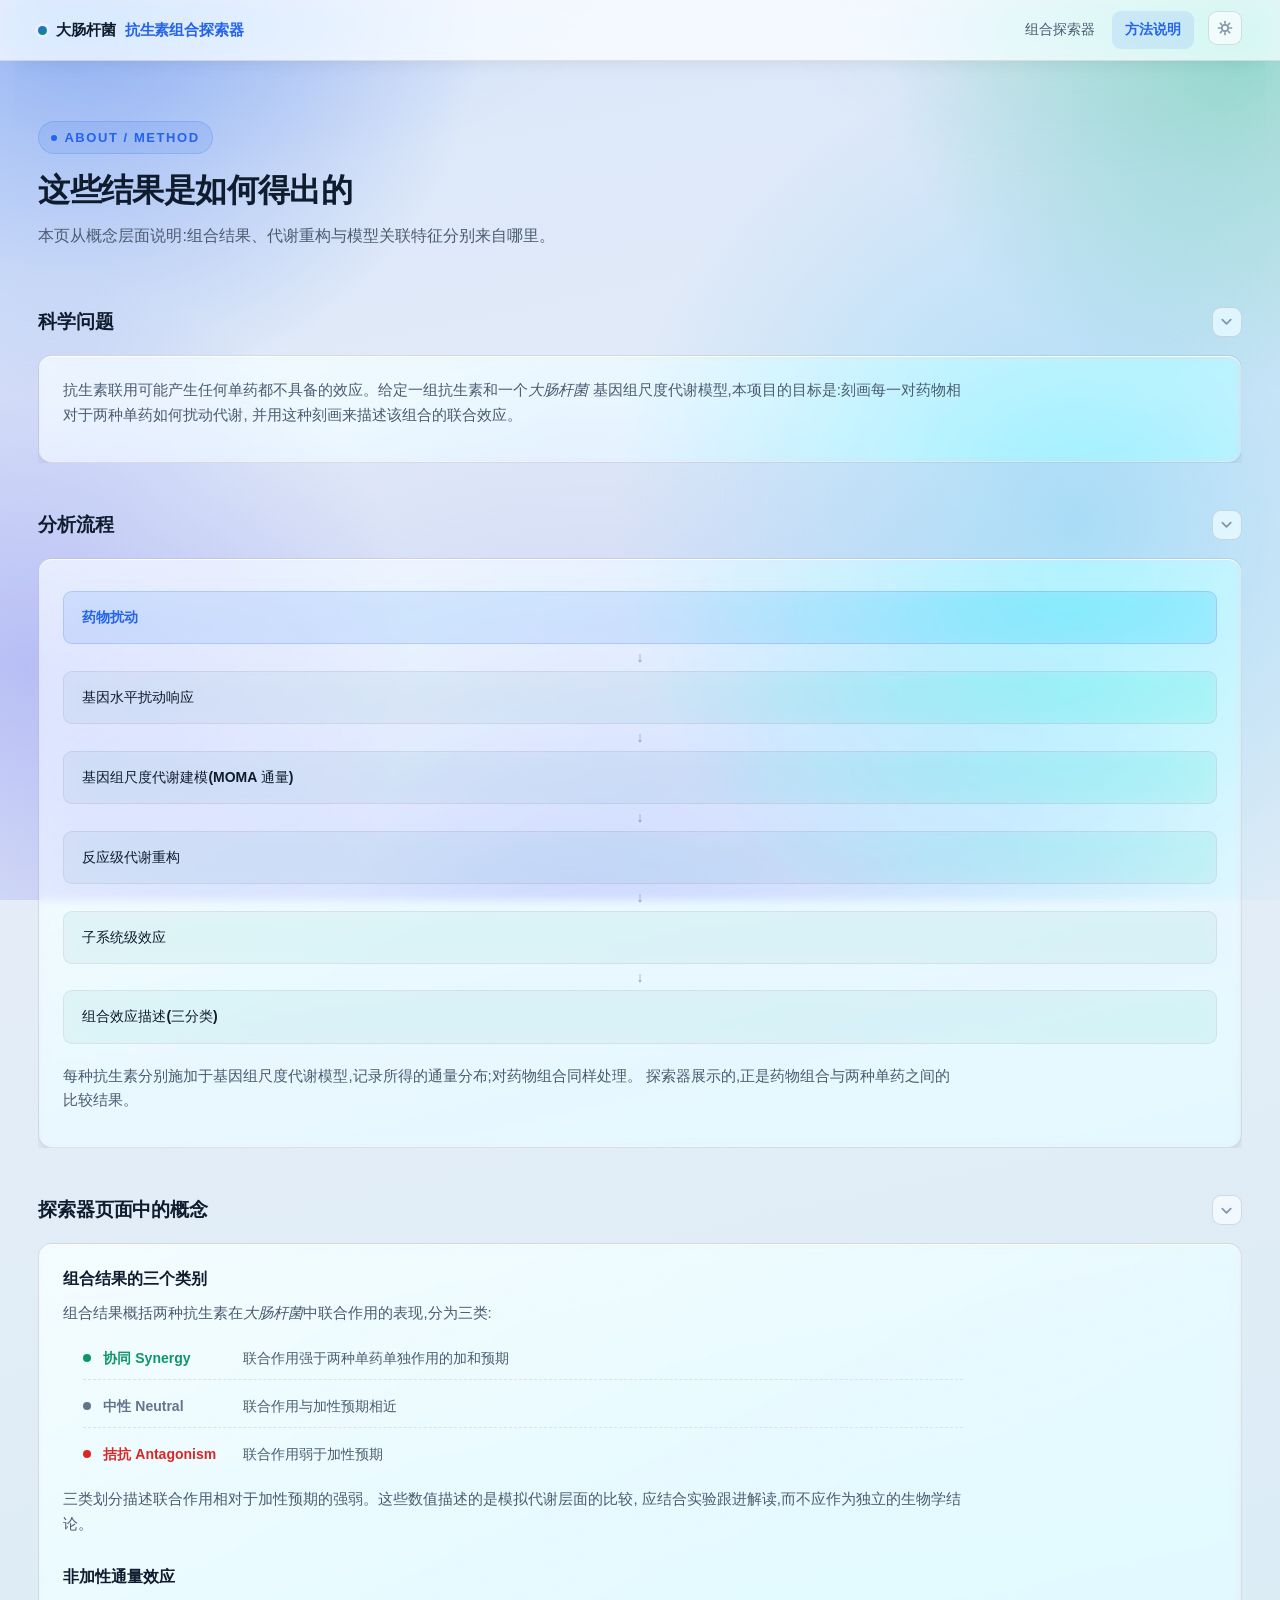
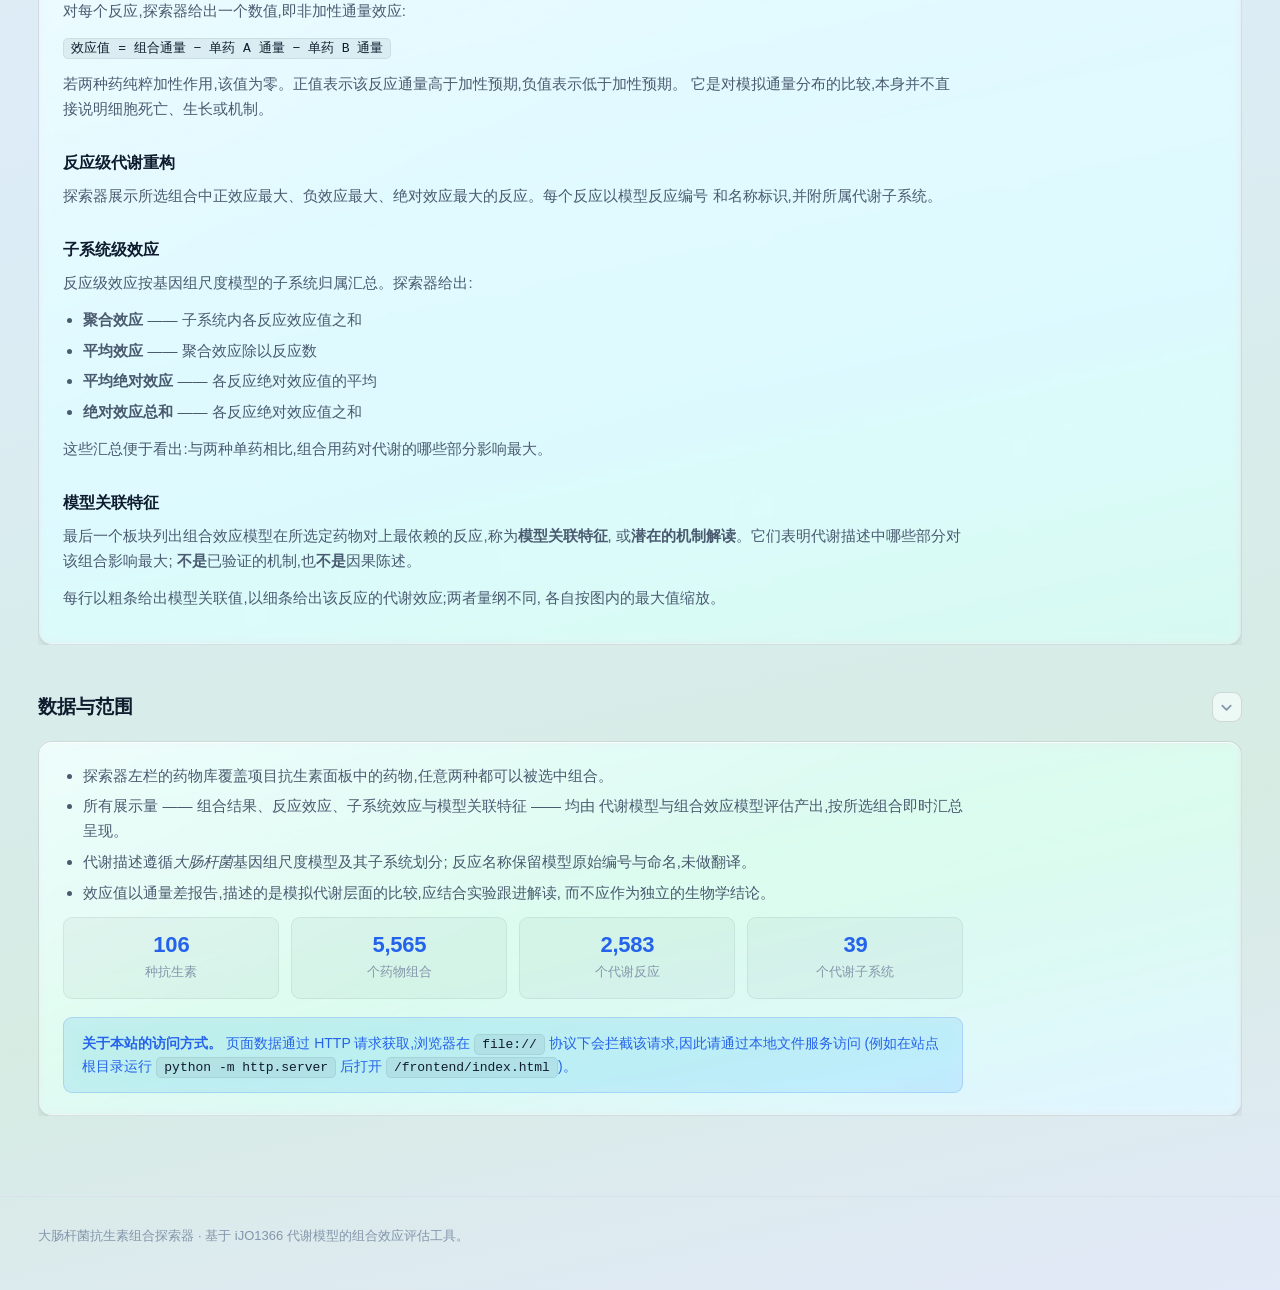
==== about.html @ 9e70644c "Initial commit: ACE web platform (Chinese UI, 8-step evaluation overlay)" ====
<!DOCTYPE html>
<html lang="zh-CN">
<head>
<meta charset="utf-8">
<meta name="viewport" content="width=device-width, initial-scale=1">
<title>方法说明 — 大肠杆菌抗生素组合探索器</title>
<link rel="stylesheet" href="css/style.css?v=54">
<script src="js/theme.js?v=54"></script>
<script src="js/grid.js?v=54" defer></script>
<script src="js/collapse.js?v=54" defer></script>
</head>
<body>

<canvas id="bg-grid" aria-hidden="true"></canvas>

<nav class="nav">
  <div class="nav-inner wrap-read">
    <a class="brand" href="index.html">大肠杆菌 <span>抗生素组合探索器</span></a>
    <div class="nav-links">
      <a href="index.html">组合探索器</a>
      <a href="about.html" class="active">方法说明</a>
      <button id="theme-toggle" class="theme-toggle" type="button" aria-label="切换亮/暗主题" title="切换亮/暗主题">
        <svg class="icon-sun" viewBox="0 0 16 16" fill="none" stroke="currentColor" stroke-width="1.7" stroke-linecap="round" stroke-linejoin="round" aria-hidden="true" focusable="false"><circle cx="8" cy="8" r="3.2"/><path d="M8 1.5v1.6M8 12.9v1.6M1.5 8h1.6M12.9 8h1.6M3.4 3.4l1.1 1.1M11.5 11.5l1.1 1.1M12.6 3.4l-1.1 1.1M4.5 11.5l-1.1 1.1"/></svg>
        <svg class="icon-moon" viewBox="0 0 16 16" fill="none" stroke="currentColor" stroke-width="1.7" stroke-linecap="round" stroke-linejoin="round" aria-hidden="true" focusable="false"><path d="M13.5 9.5A5.8 5.8 0 0 1 6.5 2.5a5.8 5.8 0 1 0 7 7z"/></svg>
      </button>
    </div>
  </div>
</nav>

<main class="wrap wrap-read">

  <header class="hero">
    <span class="eyebrow">ABOUT / METHOD</span>
    <h1>这些结果是如何得出的</h1>
    <p>本页从概念层面说明:组合结果、代谢重构与模型关联特征分别来自哪里。</p>
  </header>

  <section class="section" id="about-science" data-collapse>
    <div class="section-head"><h2>科学问题</h2></div>
    <div class="card" style="padding:22px 24px">
      <div class="prose">
        <p>抗生素联用可能产生任何单药都不具备的效应。给定一组抗生素和一个<i>大肠杆菌</i>
           基因组尺度代谢模型,本项目的目标是:刻画每一对药物相对于两种单药如何扰动代谢,
           并用这种刻画来描述该组合的联合效应。</p>
      </div>
    </div>
  </section>

  <section class="section" id="about-flow" data-collapse>
    <div class="section-head"><h2>分析流程</h2></div>
    <div class="card" style="padding:22px 24px">
      <div class="flow">
        <div class="flow-step">药物扰动</div>
        <div class="flow-arrow">↓</div>
        <div class="flow-step">基因水平扰动响应</div>
        <div class="flow-arrow">↓</div>
        <div class="flow-step">基因组尺度代谢建模(MOMA 通量)</div>
        <div class="flow-arrow">↓</div>
        <div class="flow-step">反应级代谢重构</div>
        <div class="flow-arrow">↓</div>
        <div class="flow-step">子系统级效应</div>
        <div class="flow-arrow">↓</div>
        <div class="flow-step">组合效应描述(三分类)</div>
      </div>
      <div class="prose" style="margin-top:20px">
        <p>每种抗生素分别施加于基因组尺度代谢模型,记录所得的通量分布;对药物组合同样处理。
           探索器展示的,正是药物组合与两种单药之间的比较结果。</p>
      </div>
    </div>
  </section>

  <section class="section" id="about-concepts" data-collapse>
    <div class="section-head"><h2>探索器页面中的概念</h2></div>
    <div class="card" style="padding:22px 24px">
      <div class="prose">

        <h3>组合结果的三个类别</h3>
        <p>组合结果概括两种抗生素在<i>大肠杆菌</i>中联合作用的表现,分为三类:</p>
        <ul class="class-list">
          <li class="r-Synergy"><b>协同 Synergy</b><span>联合作用强于两种单药单独作用的加和预期</span></li>
          <li class="r-Neutral"><b>中性 Neutral</b><span>联合作用与加性预期相近</span></li>
          <li class="r-Antagonism"><b>拮抗 Antagonism</b><span>联合作用弱于加性预期</span></li>
        </ul>
        <p>三类划分描述联合作用相对于加性预期的强弱。这些数值描述的是模拟代谢层面的比较,
           应结合实验跟进解读,而不应作为独立的生物学结论。</p>

        <h3>非加性通量效应</h3>
        <p>对每个反应,探索器给出一个数值,即非加性通量效应:</p>
        <p><code>效应值 = 组合通量 − 单药 A 通量 − 单药 B 通量</code></p>
        <p>若两种药纯粹加性作用,该值为零。正值表示该反应通量高于加性预期,负值表示低于加性预期。
           它是对模拟通量分布的比较,本身并不直接说明细胞死亡、生长或机制。</p>

        <h3>反应级代谢重构</h3>
        <p>探索器展示所选组合中正效应最大、负效应最大、绝对效应最大的反应。每个反应以模型反应编号
           和名称标识,并附所属代谢子系统。</p>

        <h3>子系统级效应</h3>
        <p>反应级效应按基因组尺度模型的子系统归属汇总。探索器给出:</p>
        <ul>
          <li><b>聚合效应</b> —— 子系统内各反应效应值之和</li>
          <li><b>平均效应</b> —— 聚合效应除以反应数</li>
          <li><b>平均绝对效应</b> —— 各反应绝对效应值的平均</li>
          <li><b>绝对效应总和</b> —— 各反应绝对效应值之和</li>
        </ul>
        <p>这些汇总便于看出:与两种单药相比,组合用药对代谢的哪些部分影响最大。</p>

        <h3>模型关联特征</h3>
        <p>最后一个板块列出组合效应模型在所选定药物对上最依赖的反应,称为<b>模型关联特征</b>,
           或<b>潜在的机制解读</b>。它们表明代谢描述中哪些部分对该组合影响最大;
           <b>不是</b>已验证的机制,也<b>不是</b>因果陈述。</p>
        <p>每行以粗条给出模型关联值,以细条给出该反应的代谢效应;两者量纲不同,
           各自按图内的最大值缩放。</p>

      </div>
    </div>
  </section>

  <section class="section" id="about-scope" data-collapse>
    <div class="section-head"><h2>数据与范围</h2></div>
    <div class="card" style="padding:22px 24px">
      <div class="prose">
        <ul>
          <li>探索器左栏的药物库覆盖项目抗生素面板中的药物,任意两种都可以被选中组合。</li>
          <li>所有展示量 —— 组合结果、反应效应、子系统效应与模型关联特征 —— 均由
              代谢模型与组合效应模型评估产出,按所选组合即时汇总呈现。</li>
          <li>代谢描述遵循<i>大肠杆菌</i>基因组尺度模型及其子系统划分;
              反应名称保留模型原始编号与命名,未做翻译。</li>
          <li>效应值以通量差报告,描述的是模拟代谢层面的比较,应结合实验跟进解读,
              而不应作为独立的生物学结论。</li>
        </ul>
        <div class="stat-strip">
          <div class="stat"><b>106</b><span>种抗生素</span></div>
          <div class="stat"><b>5,565</b><span>个药物组合</span></div>
          <div class="stat"><b>2,583</b><span>个代谢反应</span></div>
          <div class="stat"><b>39</b><span>个代谢子系统</span></div>
        </div>
        <div class="note" style="margin-top:18px">
          <b>关于本站的访问方式。</b> 页面数据通过 HTTP 请求获取,浏览器在 <code>file://</code>
          协议下会拦截该请求,因此请通过本地文件服务访问
          (例如在站点根目录运行 <code>python -m http.server</code> 后打开
          <code>/frontend/index.html</code>)。
        </div>
      </div>
    </div>
  </section>

</main>

<footer>
  <div class="wrap">
    大肠杆菌抗生素组合探索器 · 基于 iJO1366 代谢模型的组合效应评估工具。
  </div>
</footer>

<script src="js/data.js?v=54"></script>
<script>
// keep the nav badge / manifest info available if needed later, without adding UI clutter
document.addEventListener('DOMContentLoaded', () => {});
</script>
</body>
</html>
---- css/style.css ----
/* ============================================================
   大肠杆菌抗生素组合探索器 · 中文版
   Scientific + Modern + Clean + Interactive
   纯静态,零依赖(无 CDN、无图表库);支持浅色/深色双主题
   ============================================================ */

:root {
  --sans: -apple-system, BlinkMacSystemFont, "Segoe UI", "PingFang SC",
          "HarmonyOS Sans SC", "MiSans", "Hiragino Sans GB", "Microsoft YaHei",
          "Noto Sans CJK SC", sans-serif;
  --mono: ui-monospace, SFMono-Regular, "SF Mono", Menlo, Consolas, monospace;

  --bg:            #f4f7fb;
  --bg-glow-1:     rgba(37, 99, 235, .07);
  --bg-glow-2:     rgba(16, 185, 129, .06);
  --surface:       #ffffff;
  --surface-2:     #eef3f9;
  --surface-3:     #e6edf6;
  --border:        #d9e2ec;
  --border-strong: #c3d0e0;

  --text:          #0f1c2e;
  --text-2:        #4a5b70;
  --text-3:        #8496ab;

  --accent:        #2563eb;
  --accent-strong: #1d4fd7;
  --accent-soft:   #e8efff;
  --accent-ring:   rgba(37, 99, 235, .18);
  --on-accent:     #ffffff;

  --synergy:       #0d9668;
  --synergy-deep:  #065f46;
  --synergy-soft:  #dcf5e9;
  --neutral:       #64748b;
  --neutral-deep:  #334155;
  --neutral-soft:  #edf1f6;
  --antagonism:    #dc2626;
  --antagonism-deep:#991b1b;
  --antagonism-soft:#fdeaea;

  --inc:           #e11d48;
  --dec:           #2563eb;

  --radius:        14px;
  --radius-sm:     9px;
  --shadow:        0 1px 2px rgba(15, 28, 46, .05), 0 4px 14px rgba(15, 28, 46, .06);
  --shadow-lg:     0 4px 12px rgba(15, 28, 46, .08), 0 14px 40px rgba(15, 28, 46, .12);
  --nav-bg:        rgba(255, 255, 255, .72);
  --grid-line:     rgba(15, 28, 46, .045);
  --grid-dot-alpha: 0.45;   /* 39 轮:背景点阵静止点不透明度升为主题令牌 ——
                               浅色保持 37 轮定值 0.45,暗色两块同步给 0.34
                               (用户"暗色背景再暗一点,点也可以暗一点")。
                               grid.js 的 readColors 读此令牌覆写 CFG.dotAlpha */

  /* ---- 毛玻璃面板体系 ----
     面板 = 半透明渐变底 + 独立伪层的背景模糊 + 发丝边 + 内高光。
     模糊不能放在面板本体:backdrop-filter 会让元素成为 fixed 后代的
     包含块,下拉框(position:fixed + JS 视口坐标)会整体错位。 */
  --glass-tint-1:  rgba(255, 255, 255, .36);
  --glass-tint-2:  rgba(255, 255, 255, .14);
  --glass-sheen:   linear-gradient(150deg, rgba(255, 255, 255, .40), rgba(255, 255, 255, 0) 46%);
  --glass-border:  rgba(15, 28, 46, .10);
  --glass-edge:    inset 0 1px 0 rgba(255, 255, 255, .90), inset 0 -1px 0 rgba(255, 255, 255, .26);
  --glass-shadow:  0 1px 2px rgba(15, 28, 46, .05),
                   0 12px 28px -10px rgba(15, 28, 46, .14),
                   0 32px 64px -32px rgba(15, 28, 46, .18);
  --glass-shadow-hover: 0 2px 4px rgba(15, 28, 46, .06),
                   0 18px 40px -12px rgba(15, 28, 46, .18),
                   0 40px 76px -32px rgba(15, 28, 46, .22);
  --glass-blur:    saturate(190%) blur(4px) brightness(1.04);
  /* 控件/内嵌块的折射:比面板 blur 略大(6px),层次上是"面板柔、控件利" */
  --ctl-blur:      saturate(165%) blur(6px);
  --glass-inset:   rgba(15, 28, 46, .035);
  --glass-inset-border: rgba(15, 28, 46, .07);
  --field-bg:      rgba(255, 255, 255, .62);
  /* 浮层(下拉框/菜单)比面板更实:列表文字密集,底下透出页面文字会读不清 */
  --panel-solid-1: rgba(255, 255, 255, .88);
  --panel-solid-2: rgba(250, 253, 255, .76);
  --field-border:  rgba(15, 28, 46, .14);
  /* 玻璃面板内部的半透明层:悬停、轨道、小徽标都用它,避免不透明块突兀地贴上去 */
  --row-hover:     rgba(15, 28, 46, .045);
  --accent-wash:   rgba(37, 99, 235, .10);
  --track:         rgba(15, 28, 46, .06);
  /* 左栏药物列表的行:底色与输入框同款(--field-bg + --ctl-blur,第三十轮统一),
     hover / selected 在此基础上逐档加强 */
  --row-bg-hover:  linear-gradient(180deg, rgba(255, 255, 255, .78), rgba(255, 255, 255, .60));
  --row-bg-active: rgba(37, 99, 235, .13);

  /* 环境光:给毛玻璃提供可折射的底色(点在点阵画布之下) */
  --ambient-1:     rgba(37, 99, 235, .40);
  --ambient-2:     rgba(16, 185, 129, .34);
  --ambient-3:     rgba(99, 102, 241, .34);
  --ambient-4:     rgba(56, 189, 248, .34);
}

/* 38 轮:系统暗色块加 html:not([data-theme]) 门控 —— 一旦用户手动切换过
   (html 上出现 data-theme),系统偏好就不再参与,由下方 html[data-theme="dark"]
   接管;显式选"亮色"时本块同样不命中,浅色 :root 生效(选择压过系统)。 */
@media (prefers-color-scheme: dark) {
  html:not([data-theme]) {
    --bg:            #070d1a;
    --bg-glow-1:     rgba(59, 130, 246, .10);
    --bg-glow-2:     rgba(16, 185, 129, .07);
    --surface:       #111a2e;
    --surface-2:     #17233a;
    --surface-3:     #1d2b47;
    --border:        #24344f;
    --border-strong: #31455f;

    --text:          #e8eef8;
    --text-2:        #a7b6cc;
    --text-3:        #6d819d;

    --accent:        #5b9bff;
    --accent-strong: #7aadff;
    --accent-soft:   #16294a;
    --accent-ring:   rgba(91, 155, 255, .25);
    --on-accent:     #0b1220;

    --synergy:       #34d399;
    --synergy-deep:  #a7f3d0;
    --synergy-soft:  #0e2f26;
    --neutral:       #94a3b8;
    --neutral-deep:  #cbd5e1;
    --neutral-soft:  #1a2438;
    --antagonism:    #f87171;
    --antagonism-deep:#fecaca;
    --antagonism-soft:#3a1a1e;

    --inc:           #fb7185;
    --dec:           #60a5fa;

    --shadow:        0 1px 2px rgba(0, 0, 0, .25), 0 4px 14px rgba(0, 0, 0, .22);
    --shadow-lg:     0 4px 12px rgba(0, 0, 0, .3), 0 14px 40px rgba(0, 0, 0, .4);
    --nav-bg:        rgba(7, 13, 26, .76);
    --grid-line:     rgba(148, 163, 184, .07);
    --grid-dot-alpha: 0.34;

    --glass-tint-1:  rgba(24, 35, 58, .46);
    --glass-tint-2:  rgba(13, 21, 37, .26);
    --glass-sheen:   linear-gradient(150deg, rgba(255, 255, 255, .07), rgba(255, 255, 255, 0) 46%);
    --glass-border:  rgba(148, 163, 184, .18);
    --glass-blur:    saturate(160%) blur(5px) brightness(1.10);
    --ctl-blur:      saturate(150%) blur(7px) brightness(1.06);
    --glass-edge:    inset 0 1px 0 rgba(255, 255, 255, .07), inset 0 -1px 0 rgba(0, 0, 0, .25);
    --glass-shadow:  0 1px 2px rgba(0, 0, 0, .35),
                     0 14px 32px -10px rgba(0, 0, 0, .5),
                     0 36px 72px -34px rgba(0, 0, 0, .6);
    --glass-shadow-hover: 0 2px 6px rgba(0, 0, 0, .4),
                     0 20px 44px -12px rgba(0, 0, 0, .55),
                     0 44px 80px -34px rgba(0, 0, 0, .65);
    --glass-inset:   rgba(255, 255, 255, .045);
    --glass-inset-border: rgba(148, 163, 184, .12);
    --field-bg:      rgba(8, 14, 26, .50);
    --panel-solid-1: rgba(20, 31, 51, .92);
    --panel-solid-2: rgba(12, 21, 36, .86);
    --field-border:  rgba(148, 163, 184, .20);
    --row-hover:     rgba(148, 163, 184, .10);
    --accent-wash:   rgba(91, 155, 255, .16);
    --track:         rgba(148, 163, 184, .12);
    --row-bg-hover:  linear-gradient(180deg, rgba(50, 69, 102, .90), rgba(32, 48, 74, .80));
    --row-bg-active: rgba(91, 155, 255, .20);

    --ambient-1:     rgba(59, 130, 246, .22);
    --ambient-2:     rgba(16, 185, 129, .19);
    --ambient-3:     rgba(139, 92, 246, .22);
    --ambient-4:     rgba(56, 189, 248, .19);
  }
}

/* 手动切到暗色(38 轮):令牌与上方门控媒体查询块逐行相同 —— smoke 里有对等
   断言(系统暗无属性 vs data-theme="dark" 的令牌快照必须逐项一致),
   改一块必须同步改另一块。特异性:html[data-theme="dark"] = (0,1,1),
   高于浅色 :root 的 (0,1,0),且源码位置在后,双保险压过浅色令牌。 */
html[data-theme="dark"] {
  --bg:            #070d1a;
  --bg-glow-1:     rgba(59, 130, 246, .10);
  --bg-glow-2:     rgba(16, 185, 129, .07);
  --surface:       #111a2e;
  --surface-2:     #17233a;
  --surface-3:     #1d2b47;
  --border:        #24344f;
  --border-strong: #31455f;

  --text:          #e8eef8;
  --text-2:        #a7b6cc;
  --text-3:        #6d819d;

  --accent:        #5b9bff;
  --accent-strong: #7aadff;
  --accent-soft:   #16294a;
  --accent-ring:   rgba(91, 155, 255, .25);
  --on-accent:     #0b1220;

  --synergy:       #34d399;
  --synergy-deep:  #a7f3d0;
  --synergy-soft:   #0e2f26;
  --neutral:       #94a3b8;
  --neutral-deep:  #cbd5e1;
  --neutral-soft:  #1a2438;
  --antagonism:    #f87171;
  --antagonism-deep:#fecaca;
  --antagonism-soft:#3a1a1e;

  --inc:           #fb7185;
  --dec:           #60a5fa;

  --shadow:        0 1px 2px rgba(0, 0, 0, .25), 0 4px 14px rgba(0, 0, 0, .22);
  --shadow-lg:     0 4px 12px rgba(0, 0, 0, .3), 0 14px 40px rgba(0, 0, 0, .4);
  --nav-bg:        rgba(7, 13, 26, .76);
  --grid-line:     rgba(148, 163, 184, .07);
  --grid-dot-alpha: 0.34;

  --glass-tint-1:  rgba(24, 35, 58, .46);
  --glass-tint-2:  rgba(13, 21, 37, .26);
  --glass-sheen:   linear-gradient(150deg, rgba(255, 255, 255, .07), rgba(255, 255, 255, 0) 46%);
  --glass-border:  rgba(148, 163, 184, .18);
  --glass-blur:    saturate(160%) blur(5px) brightness(1.10);
  --ctl-blur:      saturate(150%) blur(7px) brightness(1.06);
  --glass-edge:    inset 0 1px 0 rgba(255, 255, 255, .07), inset 0 -1px 0 rgba(0, 0, 0, .25);
  --glass-shadow:  0 1px 2px rgba(0, 0, 0, .35),
                     0 14px 32px -10px rgba(0, 0, 0, .5),
                     0 36px 72px -34px rgba(0, 0, 0, .6);
  --glass-shadow-hover: 0 2px 6px rgba(0, 0, 0, .4),
                     0 20px 44px -12px rgba(0, 0, 0, .55),
                     0 44px 80px -34px rgba(0, 0, 0, .65);
  --glass-inset:   rgba(255, 255, 255, .045);
  --glass-inset-border: rgba(148, 163, 184, .12);
  --field-bg:      rgba(8, 14, 26, .50);
  --panel-solid-1: rgba(20, 31, 51, .92);
  --panel-solid-2: rgba(12, 21, 36, .86);
  --field-border:  rgba(148, 163, 184, .20);
  --row-hover:     rgba(148, 163, 184, .10);
  --accent-wash:   rgba(91, 155, 255, .16);
  --track:         rgba(148, 163, 184, .12);
  --row-bg-hover:  linear-gradient(180deg, rgba(50, 69, 102, .90), rgba(32, 48, 74, .80));
  --row-bg-active: rgba(91, 155, 255, .20);

  --ambient-1:     rgba(59, 130, 246, .22);
  --ambient-2:     rgba(16, 185, 129, .19);
  --ambient-3:     rgba(139, 92, 246, .22);
  --ambient-4:     rgba(56, 189, 248, .19);
}

* { box-sizing: border-box; }

html { scroll-behavior: smooth; }

/* 页面底色放到 html:#bg-grid(z-index:-1)才能衬在内容与底色之间。
   不能用纯色:纯色底上任何半透明面板都等于实心白纸。这里给一层覆盖整篇
   文档的极淡对角色温渐变,保证滚到任何区段、光斑之间也有色可透。 */
html {
  background:
    linear-gradient(168deg, #dae6fa 0%, #e5edf7 26%, #dcecf6 58%, #d6ece3 84%, #e2e9f8 100%);
  background-color: var(--bg);
}
/* 深色底同样需要色温变化,纯色会把面板压成死板的深灰块。
   必须写在浅色 html 规则之后:媒体查询不提升特异性,先出现会被后面的覆盖。
   38 轮:内层选择器同样加 :not([data-theme]) 门控,手动切换后让位给下方规则。
   39 轮:渐变整体再下调一档(#070e1c/#05090f/#060d18/#040e10),配合 --bg
   #0b1220 → #070d1a(用户"暗色背景再暗一点,再深邃一点")。 */
@media (prefers-color-scheme: dark) {
  html:not([data-theme]) {
    background:
      linear-gradient(168deg, #070e1c 0%, #05090f 30%, #060d18 66%, #040e10 100%);
    background-color: var(--bg);
  }
}
/* 手动暗色的 html 底色:与上方门控规则逐行相同(smoke 对等断言)。
   39 轮:渐变四档与媒体块同步下调(漏改这里 smoke 的 bgok 会立刻红)。 */
html[data-theme="dark"] {
  background:
    linear-gradient(168deg, #070e1c 0%, #05090f 30%, #060d18 66%, #040e10 100%);
  background-color: var(--bg);
}

body {
  margin: 0;
  color: var(--text);
  font-family: var(--sans);
  font-size: 15px;
  line-height: 1.65;
  -webkit-font-smoothing: antialiased;
  text-rendering: optimizeLegibility;
}

/* ================= 字号阶梯(第三十四轮) =================
   用户反馈"字号统一一些,有些文字太小了"。此前全文 90 处 font-size 散落
   20 个值(9/11/11.5/12/12.5/13/13.5/14/14.5/15/15.5 …),同级文字在不同
   板块相差 1-2px,观感不齐。现归并为四级(展示级标题不动):
     15 正文   body / 分区标题(rail h2)/ brand
     14 次正文 说明段 / 导航 / 主按钮 / 输入框 / 表格 / 下拉项
     13 辅助   副标题 / 提示 / 图例 / 脚注 / 药库行文字 / 等宽数值
     12 微标   大写徽章 / 筛选片 / 表头 / 等宽标识符 / 计数片
   展示级(16/18/19/22/26/32/38/52)是标题层级,不在此列。
   雷达标签不在此列:第三十三轮起按显示宽度反算,屏幕字号恒为 ~14px。
   smoke 断言:可见文字的计算字号 ∈ 该集合,且最小 ≥ 12px。 */

/* 环境光:几片固定的彩色光斑铺在点阵画布之下。
   光斑必须够大够浓才「透得过来」——玻璃要让人看见模糊后的色块,否则
   近白底 + 白色面板叠出来与实心无异。fixed 定位使滚动时色斑相对面板
   移动,面板边缘内外色差连续,毛玻璃的折射感才成立。 */
body::before {
  content: ""; position: fixed; inset: 0; z-index: -2;
  pointer-events: none;
  background:
    radial-gradient(circle 580px at 6% 0%, var(--ambient-1), transparent 70%),
    radial-gradient(circle 500px at 97% 5%, var(--ambient-2), transparent 70%),
    radial-gradient(circle 640px at 84% 58%, var(--ambient-4), transparent 72%),
    radial-gradient(circle 540px at 2% 74%, var(--ambient-3), transparent 72%),
    radial-gradient(circle 900px at 46% 118%, var(--ambient-3), transparent 76%);
}

::selection { background: var(--accent-ring); }

/* 内容区随视口放宽:1440 视口两侧约 43px,1920 视口两侧约 58px,2560 居中 2400px。
   原固定 1120px 在大屏上两侧各空 400px,双栏之后左栏只剩 348px,明显偏挤;
   此后连续三轮放宽(1680 → 1920 → 2400),每次都是"还能再宽一点"。 */
.wrap {
  max-width: 2400px; margin: 0 auto;
  padding: 0 clamp(28px, 3vw, 84px);
}

/* 方法说明是阅读页,不跟着工作台一起放宽:正文行宽 860px 已是舒适上限,
   卡片若满宽 1680,文字会挤在左侧、右侧空一大片。导航条同理收窄,
   与正文左缘对齐(特异性要压过 .nav-inner 的 max-width)。 */
.wrap-read { max-width: 1500px; }
.nav-inner.wrap-read { max-width: 1500px; }

/* ---------------- 双栏工作台 ----------------
   左 1/3 = 选药 + 药物库(原独立页签并入),右 2/3 = 结果。
   左栏 sticky 并占满视口高度,下半的药物库自己滚动 —— 右栏结果再长,
   选药与搜索也始终在手边。 */
.app-shell {
  display: grid;
  grid-template-columns: minmax(300px, 1fr) minmax(0, 2fr);
  gap: 38px;
  align-items: start;
}
.rail {
  position: sticky; top: 76px;
  display: flex; flex-direction: column;
  height: calc(100vh - 96px);
  min-height: 460px;
}
.results { min-width: 0; display: flex; flex-direction: column; }
/* 结果列的第一个板块与右栏顶齐平,不额外下压 */
.results > .section:first-of-type { margin-top: 2px; }


/* ---------------- 顶部导航 ---------------- */
.nav {
  position: sticky; top: 0; z-index: 50;
  background: var(--nav-bg);
  backdrop-filter: saturate(180%) blur(10px);
  -webkit-backdrop-filter: saturate(180%) blur(10px);
  border-bottom: 1px solid var(--glass-border);
  box-shadow: 0 8px 28px -22px rgba(15, 28, 46, .35);
}
.nav-inner {
  max-width: 2400px; margin: 0 auto; padding: 0 clamp(28px, 3vw, 84px);
  height: 60px; display: flex; align-items: center; gap: 32px;
}
.brand {
  font-weight: 700; font-size: 15px; letter-spacing: -.01em;
  color: var(--text); text-decoration: none; white-space: nowrap;
  display: inline-flex; align-items: center; gap: 9px;
}
.brand::before {
  content: ""; width: 9px; height: 9px; border-radius: 50%;
  background: linear-gradient(135deg, var(--accent), var(--synergy));
  box-shadow: 0 0 0 3px var(--accent-soft);
}
.brand span { color: var(--accent); }
.nav-links { display: flex; gap: 4px; margin-left: auto; }
.nav-links a {
  color: var(--text-2); text-decoration: none; font-size: 14px;
  padding: 7px 13px; border-radius: var(--radius-sm);
  transition: color .15s, background .15s;
}
.nav-links a:hover { background: var(--row-hover); color: var(--text); }
.nav-links a.active { background: var(--accent-wash); color: var(--accent); font-weight: 600; }

/* ---------------- 亮/暗主题开关(38 轮) ---------------- */
/* 放在 .nav-links 末尾即导航条最右。规格对齐 .collapse-btn:
   图标按钮、field 底、hover 变 accent、focus-visible 描边;
   同样显式继承字号/字体,压掉 Chrome 给 button 的 13.3333px UA 默认值。 */
.theme-toggle {
  margin-left: 10px; width: 34px; height: 34px;
  display: inline-flex; align-items: center; justify-content: center;
  border: 1px solid var(--field-border); border-radius: var(--radius-sm);
  background: var(--field-bg); color: var(--text-3); cursor: pointer;
  transition: color .15s, border-color .15s, background-color .15s;
  font-size: inherit; font-family: inherit;
}
.theme-toggle:hover { color: var(--accent); border-color: var(--accent); background: var(--accent-wash); }
.theme-toggle:focus-visible { outline: 2px solid var(--accent); outline-offset: 2px; }
.theme-toggle svg { width: 16px; height: 16px; }
/* 图标表示"当前主题":亮色显太阳,暗色显月亮。基础态(显太阳)写在无条件
   规则里,两条暗色来源分别覆盖 —— ① 系统暗且用户没选过(无 data-theme),
   只能靠媒体查询表达;② 用户手动切暗(html[data-theme="dark"]).
   两条的选择器都是 (0,3,1),稳压基础态的 (0,2,0)。 */
.theme-toggle .icon-moon { display: none; }
@media (prefers-color-scheme: dark) {
  html:not([data-theme]) .theme-toggle .icon-sun { display: none; }
  html:not([data-theme]) .theme-toggle .icon-moon { display: inline; }
}
html[data-theme="dark"] .theme-toggle .icon-sun { display: none; }
html[data-theme="dark"] .theme-toggle .icon-moon { display: inline; }

/* ---------------- 可交互点阵背景 ---------------- */
#bg-grid {
  position: fixed; inset: 0; z-index: -1;
  pointer-events: none; display: block;
}

/* ---------------- 首屏 ---------------- */
.hero { padding: 60px 0 10px; position: relative; }
.hero::before {
  content: ""; position: absolute; inset: -60px -24px 0; z-index: -1;
  background:
    radial-gradient(520px 240px at 18% 0%, var(--bg-glow-1), transparent 70%),
    radial-gradient(420px 220px at 85% 10%, var(--bg-glow-2), transparent 70%);
  -webkit-mask-image: linear-gradient(#000 70%, transparent);
  mask-image: linear-gradient(#000 70%, transparent);
  pointer-events: none;
}
.hero h1 {
  margin: 0 0 12px; font-size: 32px; line-height: 1.28;
  letter-spacing: -.02em; font-weight: 750;
}
.hero h1 i {
  font-style: normal;
  background: linear-gradient(120deg, var(--accent), var(--synergy));
  -webkit-background-clip: text; background-clip: text;
  -webkit-text-fill-color: transparent;
}
.hero p { margin: 0; color: var(--text-2); font-size: 16px; max-width: 720px; }
/* 双栏之后首屏只需交代上下文,不占半屏;
   底部留白 22px:副标题与工作台之间要有一口气,不然贴着左栏标题 */
.hero-compact { padding: 34px 0 22px; }
.hero-compact h1 { font-size: 26px; margin-bottom: 8px; }
.hero-compact p { font-size: 14px; max-width: 900px; }

.eyebrow {
  display: inline-flex; align-items: center; gap: 7px;
  font-size: 13px; font-weight: 600; letter-spacing: .12em;
  color: var(--accent); background: var(--accent-wash);
  padding: 5px 12px; border-radius: 999px; margin-bottom: 16px;
  border: 1px solid var(--accent-ring);
}
.eyebrow::before {
  content: ""; width: 6px; height: 6px; border-radius: 50%;
  background: var(--accent);
}

/* ---------------- 卡片与分区 ---------------- */
/* 毛玻璃面板:半透明渐变底 + 发丝边 + 内高光 + 分层投影。
   背景模糊放在 ::after 独立层上——若直接给 .card 加 backdrop-filter,
   它会成为 fixed 后代的包含块,下拉框(JS 视口坐标)会整体错位。 */
.card {
  position: relative;
  background:
    var(--glass-sheen),
    linear-gradient(165deg, var(--glass-tint-1), var(--glass-tint-2));
  border: 1px solid var(--glass-border);
  border-radius: var(--radius);
  box-shadow: var(--glass-shadow), var(--glass-edge);
  transition: box-shadow .2s, border-color .2s, transform .2s;
}
.card::after {
  content: "";
  position: absolute; inset: 0; z-index: -1;
  border-radius: inherit; pointer-events: none;
  backdrop-filter: var(--glass-blur);
  -webkit-backdrop-filter: var(--glass-blur);
}
/* ================= 玻璃一致性(第二十九轮) =================
   之前的不一致:大面板 .card 有真折射(.card::after blur),而输入框 / 筛选片 /
   页签 / 幽灵按钮 / 内嵌说明块只是半透明纯色 —— 同一页上两种"塑料感"。
   这里给「控件级」与「内嵌面板级」补上同一族 backdrop-filter(--ctl-blur),
   blur 比面板大 2px:面板更柔、控件更利,层次仍在。
   有意不加的一处(是设计决定,不是漏改):
   - 下拉浮层:列表文字密,要更实(--panel-solid-*)。
   (药库 106 行第三十轮前也在此列,用户明确要求"和别处一致"后已补上
   --ctl-blur,见 .drug-list .drug-card。)
   陷阱:backdrop-filter 会让元素成为 fixed 后代的包含块 —— 所以只加在
   没有 fixed 后代的元素上。picker 的 input 安全(下拉框是它的兄弟,不是后代)。 */
.picker input,
.lib-toolbar input,
.cat-chip,
.tabs .tab,
.btn-ghost,
.collapse-btn,
.count-pill,
.re-badge,
.re-doc-sec,
.shap-note,
.detail,
.empty-box,
.tag,
.flow-step,
.note,
.lib-toolbar {
  backdrop-filter: var(--ctl-blur);
  -webkit-backdrop-filter: var(--ctl-blur);
}

/* 不支持背景模糊的浏览器退回不透明面板,布局与层次不变 */
@supports not ((backdrop-filter: blur(1px)) or (-webkit-backdrop-filter: blur(1px))) {
  .card {
    background: var(--surface);
    box-shadow: var(--shadow);
  }
  .card::after { display: none; }
  .dropdown { background: var(--surface); }
  .picker input, .lib-toolbar input, .cat-chip, .tabs .tab, .btn-ghost,
  .collapse-btn, .count-pill, .re-badge, .re-doc-sec, .shap-note, .detail, .empty-box,
  .tag, .flow-step, .note, .lib-toolbar {
    backdrop-filter: none;
    -webkit-backdrop-filter: none;
  }
  /* 药卡行自带更高特异性的模糊规则,回退要同特异性才压得住 */
  .drug-list .drug-card {
    backdrop-filter: none;
    -webkit-backdrop-filter: none;
  }
}
/* 折叠/锚点跳转时留出 sticky 导航的高度,标题不会被压在导航下面 */
.section { margin: 46px 0; scroll-margin-top: 76px; }
.section-head { margin-bottom: 18px; position: relative; padding-right: 36px; }
.section-head h2 {
  margin: 0 0 5px; font-size: 19px; font-weight: 700; letter-spacing: -.01em;
  display: flex; align-items: center;
}
.section-head p { margin: 0; color: var(--text-2); font-size: 14px; }

/* ---------------- 左栏板块(紧凑版分区标题) ---------------- */
/* 第三十三轮:选药区与药物库之间的间隔 16 → 30px(用户反馈"大一些") */
.rail-block { margin: 0 0 30px; flex: none; }
.rail-block .section-head { margin-bottom: 9px; padding-right: 0; }
.rail-block .section-head h2 {
  font-size: 15px; font-weight: 680; margin: 0;
}
.rail-block .section-head p { font-size: 13px; margin-top: 3px; }
.rail-block .step-no {
  width: 21px; height: 21px; border-radius: 7px;
  font-size: 13px; margin-right: 8px;
}


/* ---------------- 折叠 ---------------- */
.collapse-btn {
  position: absolute; top: 1px; right: 0;
  width: 30px; height: 30px; display: inline-flex; align-items: center; justify-content: center;
  border: 1px solid var(--field-border); border-radius: 9px;
  background: var(--field-bg); color: var(--text-3); cursor: pointer;
  transition: color .18s, border-color .18s, background-color .18s, transform .18s;
  /* 表单控件在 Chrome 里有 UA 默认字号(Windows 上 13.3333px),会压过继承,
     按钮内只有 SVG 图标没有文字,但计算值会掉出字号阶梯 —— 显式继承 */
  font-size: inherit; font-family: inherit;
}
.collapse-btn:hover { color: var(--accent); border-color: var(--accent); background: var(--accent-wash); }
.collapse-btn:focus-visible { outline: 2px solid var(--accent); outline-offset: 2px; }
.collapse-btn svg { width: 15px; height: 15px; transition: transform .3s cubic-bezier(.3,.7,.3,1); }
.section.collapsed .collapse-btn svg { transform: rotate(180deg); }
.section.collapsed .section-head { margin-bottom: 0; }
.section-body {
  display: grid; grid-template-rows: 1fr;
  transition: grid-template-rows .35s cubic-bezier(.3,.7,.3,1);
}
.section-body > .body-inner { overflow: hidden; min-height: 0; }
.section.collapsed .section-body { grid-template-rows: 0fr; }
@media (prefers-reduced-motion: reduce) {
  .section-body { transition: none; }
  .collapse-btn svg { transition: none; }
}

/* ---------------- 子系统雷达图 ---------------- */
.subs-layout { display: flex; flex-direction: column; }
.radar-wrap {
  padding: 24px 8px 10px; display: flex; flex-direction: column; align-items: center; gap: 12px;
}
.radar-title { font-size: 14px; font-weight: 660; color: var(--text-2); }
/* 第三十一轮:用户要求"再大一倍"。显示尺寸改为随右栏宽度走、上限 1120px
   (= 原 560 的两倍)。只改显示尺寸 —— viewBox 480 的几何不变,
   smoke 里按 SVG 坐标断言,不受影响。
   27 轮时 600 就把条形图顶出视口,那时右栏才 ~1000px;现在右栏在 1920
   视口下实测 ~1126px,装得下两倍;窄视口 max-width:100% 自动收缩不溢卡。
   代价:大视口下雷达不再与条形图同屏(用户明确要求放大,接受)。 */
.radar { width: 100%; max-width: 1120px; height: auto; animation: pop .4s ease; }
.radar .ring { fill: none; stroke: var(--border); stroke-width: 1; }
.radar .axis { stroke: var(--border); stroke-width: 1; }
.radar .zeroplane { fill: var(--track); stroke: var(--text-3); stroke-width: 1.6; }
.radar .outline { fill: var(--accent); fill-opacity: .07; stroke: var(--accent); stroke-width: 1.4; stroke-dasharray: 4 3; }
.radar .spoke { stroke-width: 2.8; stroke-linecap: round; }
.radar .spoke.pos { stroke: var(--inc); }
.radar .spoke.neg { stroke: var(--dec); }
.radar .dot { stroke: var(--surface); stroke-width: 1.6; }
.radar .dot.pos { fill: var(--inc); }
.radar .dot.neg { fill: var(--dec); }
.radar .lbl { font-size: 13px; fill: var(--text-2); }
.radar .hit { cursor: pointer; }
.radar .hit:hover .lbl { fill: var(--accent); }
.radar-legend { display: flex; gap: 20px; flex-wrap: wrap; justify-content: center; font-size: 13px; color: var(--text-3); }
.radar-legend .lg-item { display: inline-flex; align-items: center; gap: 7px; }
.radar-legend .lg-dot { width: 10px; height: 10px; border-radius: 50%; }
.radar-legend .lg-dot.pos { background: var(--inc); }
.radar-legend .lg-dot.neg { background: var(--dec); }
.radar-legend .lg-oct { width: 16px; height: 16px; flex: none; }
.radar-legend .lg-oct polygon { fill: var(--track); stroke: var(--text-3); stroke-width: 1.3; }
.radar-legend .lg-note { color: var(--text-3); }
.step-no {
  display: inline-flex; align-items: center; justify-content: center;
  width: 24px; height: 24px; border-radius: 8px;
  background: linear-gradient(135deg, var(--accent), var(--accent-strong));
  color: var(--on-accent); font-size: 13px; font-weight: 700;
  margin-right: 10px; box-shadow: 0 2px 6px var(--accent-ring);
  font-variant-numeric: tabular-nums;
}

/* ---------------- 药物选择(左栏) ----------------
   窄栏里两槽纵向排:A 在上、B 在下,标签已经区分,不需要「+」占位。 */
.selector-grid {
  display: flex; flex-direction: column;
  gap: 9px; align-items: stretch; padding: 0;
}
.picker-card {
  padding: 15px; display: flex; flex-direction: column; gap: 11px;
}
.picker-card .picker label { font-size: 13px; margin-bottom: 5px; }
.picker-card .picker input { padding: 9px 12px; font-size: 14px; }
/* 第三十三轮:清除选择移到查询组合左边、同级并列(用户反馈);
   两钮同高度(stretch),查询组合吃满剩余宽度 */
.explore-row { display: flex; gap: 10px; align-items: stretch; }
#explore-btn { flex: 1 1 auto; width: auto; min-width: 0; padding: 10px 16px; font-size: 14px; }
#reset-btn { flex: none; }
.picker-card .hint { padding: 0; font-size: 13px; line-height: 1.55; }
.picker { position: relative; }
.picker label {
  display: block; font-size: 13px; font-weight: 600; color: var(--text-2);
  margin-bottom: 8px; letter-spacing: .02em;
}
.picker input {
  width: 100%; padding: 11px 14px; font-size: 14px; font-family: inherit;
  border: 1px solid var(--field-border); border-radius: var(--radius-sm);
  background: var(--field-bg); color: var(--text); outline: none;
  transition: border-color .15s, box-shadow .15s, background-color .15s;
}
.picker input::placeholder { color: var(--text-3); }
.picker input:focus {
  border-color: var(--accent); background: var(--glass-tint-1);
  box-shadow: 0 0 0 3px var(--accent-ring);
}
/* 两槽纵向排列后,「+」不再占位 */
.plus { display: none; }

/* position:fixed + JS 坐标(见 app.js 的 place()):绕开折叠板块
   .body-inner 的 overflow:hidden 裁剪,空间不足时自动向上翻转 */
.dropdown {
  position: fixed; top: 0; left: 0; z-index: 120;
  background: linear-gradient(165deg, var(--panel-solid-1), var(--panel-solid-2));
  border: 1px solid var(--glass-border);
  border-radius: var(--radius-sm);
  box-shadow: var(--glass-shadow-hover), var(--glass-edge);
  backdrop-filter: var(--glass-blur);
  -webkit-backdrop-filter: var(--glass-blur);
  max-height: 300px; overflow-y: auto; display: none;
  padding: 5px;
}
.dropdown.open { display: block; animation: pop .14s ease; }
@keyframes pop { from { opacity: 0; transform: translateY(-3px); } to { opacity: 1; transform: none; } }
.dropdown-item {
  padding: 9px 12px; cursor: pointer; font-size: 14px;
  display: flex; justify-content: space-between; gap: 12px; align-items: baseline;
  border-radius: 7px;
}
.dropdown-item:hover, .dropdown-item.hl { background: var(--accent-wash); }
.dropdown-item.selected { background: var(--accent-wash); }
.dropdown-item.selected span:first-child { font-weight: 680; color: var(--accent); }
.dropdown-empty { padding: 12px 14px; color: var(--text-3); font-size: 13px; }

.btn {
  padding: 11px 20px; font-size: 14px; font-weight: 600;
  border: none; border-radius: var(--radius-sm);
  background: linear-gradient(135deg, var(--accent), var(--accent-strong));
  color: var(--on-accent); cursor: pointer; font-family: inherit;
  transition: transform .15s, box-shadow .15s, filter .15s;
  white-space: nowrap;
}
.btn:hover:not(:disabled) {
  transform: translateY(-1px);
  box-shadow: 0 4px 14px var(--accent-ring);
  filter: brightness(1.05);
}
.btn:active:not(:disabled) { transform: translateY(0); }
.btn:disabled { background: var(--track); color: var(--text-3); cursor: not-allowed; }
.btn-ghost {
  background: transparent; color: var(--accent); border: 1px solid var(--border-strong);
}
.btn-ghost:hover:not(:disabled) { background: var(--accent-wash); box-shadow: none; filter: none; }
.btn-sm { padding: 7px 13px; font-size: 13px; }

.hint { padding: 0 24px 20px; font-size: 13px; color: var(--text-3); }
.hint .btn { margin-left: 10px; }

/* ---------------- 结果区空态 ----------------
   未选药时右栏不是空白,而是一张说明卡:它占了首屏 2/3,
   空白会让整个版面看着像加载失败。 */
/* 空态 = 方法说明(第二十九轮改):未查询时右栏不是四行目录,
   而是一篇与 about 页同口径的概念说明;查询后整卡让位给结果。 */
.result-empty {
  position: relative; overflow: hidden;
  padding: 40px 46px 34px;
}
.result-empty::before {
  content: ""; position: absolute; right: -80px; top: -90px;
  width: 320px; height: 320px; border-radius: 50%; pointer-events: none;
  background: radial-gradient(closest-side, var(--accent-wash), transparent 72%);
}
.result-empty > * { position: relative; z-index: 1; }
.re-badge {
  display: inline-flex; align-items: center; gap: 7px;
  font-size: 13px; font-weight: 650; letter-spacing: .1em;
  color: var(--text-3); background: var(--glass-inset);
  border: 1px solid var(--glass-inset-border);
  padding: 4px 11px; border-radius: 999px;
}
.re-badge::before {
  content: ""; width: 6px; height: 6px; border-radius: 50%; background: var(--text-3);
}
.result-empty h3 {
  margin: 15px 0 10px; font-size: 22px; font-weight: 720; letter-spacing: -.01em;
}
.re-lead {
  margin: 0 0 26px; font-size: 14px; color: var(--text-2); max-width: 780px;
}
/* 四节说明两两并排:右栏足够宽,单列会拖得很长 */
.re-doc {
  display: grid; grid-template-columns: repeat(2, minmax(0, 1fr));
  gap: 18px 26px;
}
.re-doc-sec {
  padding: 18px 20px 14px;
  background: var(--glass-inset);
  border: 1px solid var(--glass-inset-border);
  border-radius: var(--radius-sm);
}
.re-doc-sec h4 {
  margin: 0 0 9px; font-size: 14px; font-weight: 700; letter-spacing: -.005em;
}
.re-doc-sec p { margin: 0 0 9px; font-size: 13px; color: var(--text-2); }
.re-doc-sec p:last-child { margin-bottom: 0; }
.re-doc-sec .class-list { margin: 4px 0 9px; }
.re-doc-sec .class-list li { font-size: 13px; padding: 7px 0; }
.re-doc-sec .class-list span { font-size: 13px; }
.re-doc-sec code {
  font-family: var(--mono); font-size: 13px; background: var(--track);
  padding: 2px 7px; border-radius: 5px; color: var(--text);
  border: 1px solid var(--glass-inset-border);
}
.result-empty .re-foot {
  margin: 26px 0 0; font-size: 13px; color: var(--text-3); max-width: 860px;
}

/* 组合结果(最高视觉层级) */
/* 注意:内层 .result-card 不能带 margin-top —— 它会让整块(含顶部灯管线与光晕)
   比 .card 的上边框低 22px,灯就"飘"在卡片里面,用户反馈过"氛围灯偏离上边框"。
   与上方标题的间距由 .section-head 的 margin-bottom 提供。 */
.result-card {
  padding: 46px 32px 42px; text-align: center;
  border-radius: var(--radius); position: relative; overflow: hidden;
}
/* 顶部氛围灯:必须从上边框起、横跨整卡。
   原来 420×190 居中、中心还在 at 50% -10%,在 1060px 宽的卡上只有三分之一宽、
   且亮心落在边框之外,看起来像悬在卡里的一盏小射灯 —— 用户反馈"偏离上边框"。
   改成 120% 宽、中心贴 at 50% 0,亮度从边框向下衰减,与边框连成一条顶光。 */
.result-card::before {
  content: ""; position: absolute; inset: 0; z-index: 0;
  /* 两层:linear 从边框内侧 0 起步、全宽均匀(灯带本体),
     radial 在中央补一点聚光(灯芯)。单用 radial 只有中间一小团亮、两侧边框是暗的,
     看着就是"灯没对准上边框"。 */
  background:
    linear-gradient(180deg, var(--result-glow, transparent) 0%, transparent 44%),
    radial-gradient(90% 170px at 50% 0%, var(--result-glow, transparent), transparent 72%);
  pointer-events: none;
}
.result-card.glow-Synergy     { --result-glow: rgba(13, 150, 104, .20); --result-glow-line: rgba(13, 150, 104, .55); }
.result-card.glow-Neutral     { --result-glow: rgba(100, 116, 139, .18); --result-glow-line: rgba(100, 116, 139, .45); }
.result-card.glow-Antagonism  { --result-glow: rgba(220, 38, 38, .19); --result-glow-line: rgba(220, 38, 38, .55); }
/* 灯管本体:沿上边框内侧一条 2px 细光,两端 9% 渐隐,被圆角自然裁住 ——
   让"灯"有实体、明确贴在上边框上,而不是漂浮的一团晕。 */
.result-card::after {
  content: ""; position: absolute; left: 0; right: 0; top: 0; height: 2px; z-index: 0;
  background: linear-gradient(90deg, transparent 0,
              var(--result-glow-line, transparent) 9%,
              var(--result-glow-line, transparent) 91%, transparent 100%);
  pointer-events: none;
}
/* #result-card 就是 .card 本体:把它的 150° 斜向白纱换成正上方的弱纱,
   否则左上角一片死白会盖住氛围灯,顶部看着像"一道斜白 + 一团绿光"两层。
   与标题的间距放在这一层(而不是内层 .result-card),灯才不会被一起推下去。 */
#result-card {
  margin-top: 22px;
  --glass-sheen: linear-gradient(180deg, rgba(255, 255, 255, .12), rgba(255, 255, 255, 0) 30%);
}
.result-card > * { position: relative; z-index: 1; }
.result-label {
  font-size: 13px; font-weight: 650; letter-spacing: .16em;
  color: var(--text-3); margin-bottom: 16px;
}
.result-value {
  font-size: 52px; font-weight: 800; letter-spacing: .02em; line-height: 1.1;
  margin: 0 0 12px; font-variant-numeric: tabular-nums;
  text-shadow: 0 1px 0 var(--surface);
}
.result-pair {
  font-size: 16px; color: var(--text-2); font-weight: 500;
  display: inline-flex; align-items: center; gap: 12px; flex-wrap: wrap;
  justify-content: center;
}
.result-pair strong { color: var(--text); font-weight: 650; }
.result-pair .x { color: var(--text-3); font-weight: 300; font-size: 18px; }

.r-Synergy    { color: var(--synergy); }
.r-Neutral    { color: var(--neutral); }
.r-Antagonism { color: var(--antagonism); }
.bg-Synergy    { background: var(--synergy-soft); }
.bg-Neutral    { background: var(--neutral-soft); }
.bg-Antagonism { background: var(--antagonism-soft); }

.result-chip {
  display: inline-flex; align-items: center; gap: 7px;
  margin-top: 20px; padding: 7px 18px; border-radius: 999px;
  font-size: 13px; font-weight: 650; letter-spacing: .02em;
  border: 1px solid currentColor;
}
.result-chip::before {
  content: ""; width: 7px; height: 7px; border-radius: 50%;
  background: currentColor;
}

/* ---------------- 表格 / 页签 ---------------- */
.tabs { display: flex; gap: 6px; margin-bottom: 14px; flex-wrap: wrap; }
.tab {
  padding: 7px 15px; font-size: 14px; border-radius: 999px;
  border: 1px solid var(--field-border); background: var(--field-bg);
  color: var(--text-2); cursor: pointer; font-family: inherit;
  transition: color .15s, background .15s, border-color .15s;
}
.tab:hover { background: var(--row-hover); color: var(--text); }
.tab.active {
  background: linear-gradient(135deg, var(--accent), var(--accent-strong));
  color: var(--on-accent); border-color: transparent; font-weight: 600;
}

.rx-table { width: 100%; border-collapse: collapse; font-size: 14px; }
.rx-table th {
  text-align: left; font-size: 13px; font-weight: 650; letter-spacing: .08em;
  text-transform: uppercase; color: var(--text-3); padding: 10px 14px;
  border-bottom: 1px solid var(--border-strong); white-space: nowrap;
}
.rx-table td { padding: 11px 14px; border-bottom: 1px solid var(--track); vertical-align: top; }
.rx-table tr:last-child td { border-bottom: none; }
.rx-table tbody tr { cursor: pointer; transition: background .12s; }
.rx-table tbody tr:hover { background: var(--row-hover); }
.rx-name { font-weight: 550; }
.rx-id { font-family: var(--mono); font-size: 13px; color: var(--text-3); }
.rx-sub { font-size: 13px; color: var(--text-2); }
.eff { font-family: var(--mono); font-size: 13px; font-weight: 650; text-align: right; white-space: nowrap; font-variant-numeric: tabular-nums; }
.eff.pos { color: var(--inc); }
.eff.neg { color: var(--dec); }
.eff-pair { display: flex; flex-direction: column; align-items: flex-end; gap: 1px; }
.eff-sub {
  font-family: var(--mono); font-size: 13px; color: var(--text-3);
  font-variant-numeric: tabular-nums; white-space: nowrap;
}
.eff-sub.pos { color: var(--inc); opacity: .75; }
.eff-sub.neg { color: var(--dec); opacity: .75; }

/* ---------------- 条形图 ---------------- */
.bars { padding: 8px 4px; display: flex; flex-direction: column; gap: 3px; }
.bar-row {
  /* symmetric name/value columns so the track (and its 50% zero line)
     lands exactly on the row centre instead of drifting right */
  display: grid; grid-template-columns: 160px 1fr 160px;
  gap: 12px; align-items: center; padding: 6px 10px;
  border-radius: var(--radius-sm); cursor: pointer; transition: background .12s;
}
.bar-row:hover { background: var(--row-hover); }
.bar-name {
  font-size: 13px; color: var(--text-2); text-align: right;
  overflow: hidden; text-overflow: ellipsis; white-space: nowrap;
}
.bar-row:hover .bar-name { color: var(--text); }
.bar-track { position: relative; height: 18px; background: var(--track); border-radius: 5px; }
.bar-mid { position: absolute; left: 50%; top: 2px; bottom: 2px; width: 1px; background: var(--border-strong); }
.bar-fill { position: absolute; top: 2px; bottom: 2px; border-radius: 4px; transition: width .35s cubic-bezier(.2,.7,.3,1), left .35s cubic-bezier(.2,.7,.3,1); }
.bar-fill.pos { background-color: var(--inc); background-image: linear-gradient(180deg, rgba(255,255,255,.22), rgba(255,255,255,0)); }
.bar-fill.neg { background-color: var(--dec); background-image: linear-gradient(180deg, rgba(255,255,255,.22), rgba(255,255,255,0)); }
/* 细条(代谢效应)必须真的比粗条(关联值)细,否则两项看起来像重复的双条 */
.bar-track.thin { height: 9px; }
.bar-track.thin .bar-mid { top: 1px; bottom: 1px; }
.bar-track.thin .bar-fill { top: 1.5px; bottom: 1.5px; border-radius: 3px; opacity: .78; }
.bar-val { font-family: var(--mono); font-size: 13px; text-align: left; color: var(--text-2); font-variant-numeric: tabular-nums; }

/* ---------------- SHAP ---------------- */
.shap-note {
  padding: 13px 17px; background: var(--glass-inset);
  border-left: 3px solid var(--accent);
  border-radius: 0 var(--radius-sm) var(--radius-sm) 0;
  font-size: 13px; color: var(--text-2); margin-bottom: 16px;
}

/* ---------------- 详情面板 ---------------- */
.detail {
  margin-top: 14px; padding: 18px 20px; background: var(--glass-inset);
  border: 1px solid var(--glass-inset-border);
  border-radius: var(--radius-sm); font-size: 14px; display: none;
}
.detail.open { display: block; animation: pop .18s ease; }
.kv { display: grid; grid-template-columns: 180px 1fr; gap: 7px 16px; margin: 0; }
.kv dt { color: var(--text-3); font-size: 13px; }
.kv dd { margin: 0; font-family: var(--mono); font-size: 13px; font-variant-numeric: tabular-nums; }
.kv dd.plain { font-family: inherit; }

/* ---------------- 状态 ---------------- */
.state { padding: 54px 24px; text-align: center; color: var(--text-3); }
.spinner {
  width: 28px; height: 28px; margin: 0 auto 14px;
  border: 2.5px solid var(--border-strong); border-top-color: var(--accent);
  border-radius: 50%; animation: spin .8s linear infinite;
}
@keyframes spin { to { transform: rotate(360deg); } }
.empty-box {
  padding: 34px 24px; text-align: center; color: var(--text-3); font-size: 14px;
  border: 1px dashed var(--glass-inset-border); border-radius: var(--radius); background: var(--glass-inset);
}
.fade { animation: fade .35s ease; }
@keyframes fade { from { opacity: 0; transform: translateY(8px); } to { opacity: 1; transform: none; } }

/* ---------------- 评估过程(现场计算感) ---------------- */
.calc { padding: 30px 8px 22px; max-width: 460px; margin: 0 auto; }
.calc-head {
  display: flex; align-items: center; gap: 9px;
  font-size: 14px; color: var(--text-2); margin-bottom: 18px;
}
.calc-head b { color: var(--text); font-weight: 660; }
.calc-dot {
  width: 8px; height: 8px; border-radius: 50%; background: var(--accent);
  animation: calcPulse 1.15s ease-in-out infinite; flex: none;
}
@keyframes calcPulse {
  0%, 100% { opacity: .3; transform: scale(.78); }
  50%      { opacity: 1; transform: scale(1.18); }
}
.calc-steps { display: flex; flex-direction: column; gap: 10px; margin-bottom: 20px; }
.calc-step {
  display: flex; align-items: center; gap: 11px;
  font-size: 13px; color: var(--text-3);
  transition: color .25s ease, opacity .25s ease; opacity: .72;
}
.calc-step .calc-mark {
  width: 16px; height: 16px; border-radius: 50%; flex: none;
  border: 1.5px solid var(--border-strong); position: relative;
  transition: border-color .2s, background-color .2s;
}
.calc-step.active { color: var(--text); opacity: 1; font-weight: 580; }
.calc-step.active .calc-mark { border-color: var(--accent); }
.calc-step.active .calc-mark::after {
  content: ''; position: absolute; top: 50%; left: 50%;
  width: 5px; height: 5px; border-radius: 50%; background: var(--accent);
  transform: translate(-50%, -50%); animation: calcPulse 1s ease-in-out infinite;
}
.calc-step.done { color: var(--text-2); opacity: 1; }
.calc-step.done .calc-mark { background: var(--accent); border-color: var(--accent); }
.calc-step.done .calc-mark::after {
  content: '✓'; position: absolute; inset: 0;
  display: flex; align-items: center; justify-content: center;
  color: var(--on-accent); font-size: 10px; font-weight: 800; line-height: 1;
}
.calc-bar { height: 4px; border-radius: 3px; background: var(--track); overflow: hidden; }
.calc-bar-fill {
  height: 100%; width: 0; border-radius: 3px; background: var(--accent);
  transition: width .18s ease-out;
}

/* 图表行逐条入场(配合 app.js growBars 的宽度生长) */
.chart-row, .bar-row { animation: rowIn .34s ease both; animation-delay: calc(var(--i, 0) * 45ms); }
@keyframes rowIn { from { opacity: 0; transform: translateY(7px); } to { opacity: 1; transform: none; } }

@media (prefers-reduced-motion: reduce) {
  .chart-row, .bar-row { animation: none; }
  .bar-fill, .calc-bar-fill { transition: none; }
  .calc-dot, .calc-step.active .calc-mark::after { animation: none; }
}

/* ---------------- 药物库(已并入左栏) ---------------- */
.rail-lib {
  display: flex; flex-direction: column;
  flex: 1 1 auto; min-height: 0; margin-bottom: 0;
}
.lib-toolbar { display: flex; gap: 8px; align-items: center; margin-bottom: 9px; flex-wrap: nowrap; }
.lib-toolbar input {
  flex: 1; min-width: 0; padding: 8px 12px; font-size: 14px; font-family: inherit;
  border: 1px solid var(--field-border); border-radius: 9px;
  background: var(--field-bg); color: var(--text); outline: none;
  transition: border-color .15s, box-shadow .15s;
}
.lib-toolbar input::placeholder { color: var(--text-3); }
.lib-toolbar input:focus { border-color: var(--accent); box-shadow: 0 0 0 3px var(--accent-ring); }
.count-pill {
  font-size: 13px; color: var(--text-2); background: var(--glass-inset);
  padding: 4px 9px; border-radius: 999px; white-space: nowrap;
  border: 1px solid var(--glass-inset-border); font-variant-numeric: tabular-nums;
}

/* 106 行的长列表自己滚动:搜索框与分类条固定在栏顶,不随列表滚走 */
.drug-list {
  flex: 1 1 auto; min-height: 0; overflow-y: auto; overscroll-behavior: contain;
  display: flex; flex-direction: column; gap: 6px; padding-right: 3px;
  scrollbar-width: thin;
  /* 列表比视口长时,底部 24px 淡出,提示「下面还有」——
     首屏只露三行时不至于看着像只有三行 */
  -webkit-mask-image: linear-gradient(180deg, #000 calc(100% - 24px), transparent);
  mask-image: linear-gradient(180deg, #000 calc(100% - 24px), transparent);
}
.drug-list::-webkit-scrollbar { width: 8px; }
.drug-list::-webkit-scrollbar-track { background: transparent; }
.drug-list::-webkit-scrollbar-thumb { background: var(--track); border-radius: 4px; }
.drug-list::-webkit-scrollbar-thumb:hover { background: var(--border-strong); }

/* 行式药卡:与上方搜索框同款材料(--field-bg + --ctl-blur)。
   第三十轮前这里刻意用更实的 --row-bg 不加模糊(怕 106 个 backdrop-filter
   拖垮滚动),用户反馈"和别处不一致" —— 一致性是明确要求,性能代价接受;
   hover / selected 仍逐档加强。 */
.drug-list .drug-card {
  padding: 6px 9px;
  display: grid; grid-template-columns: minmax(0, 1fr) auto;
  gap: 9px; align-items: center;
  background: var(--field-bg);
  border: 1px solid var(--glass-inset-border);
  border-radius: 10px; box-shadow: none;
  backdrop-filter: var(--ctl-blur);
  -webkit-backdrop-filter: var(--ctl-blur);
  transition: background .14s, border-color .14s, box-shadow .14s;
}
.drug-list .drug-card::after { display: none; }
.drug-list .drug-card:hover {
  background: var(--row-bg-hover); border-color: var(--field-border);
  box-shadow: none; transform: none;
}
.drug-list .drug-card.selected {
  background: var(--row-bg-active); border-color: var(--accent);
  box-shadow: 0 0 0 1px var(--accent-ring);
}
.dc-line { display: flex; align-items: baseline; gap: 7px; min-width: 0; }
.dc-id {
  flex: 0 1 auto; min-width: 0;
  font-family: var(--mono); font-size: 13px; font-weight: 600; color: var(--text);
  white-space: nowrap; overflow: hidden; text-overflow: ellipsis;
}
.dc-cn {
  flex: 1 1 auto; min-width: 0; font-size: 13px; color: var(--text-2);
  white-space: nowrap; overflow: hidden; text-overflow: ellipsis;
}
.dc-sub {
  margin-top: 2px; font-size: 13px; color: var(--text-3);
  white-space: nowrap; overflow: hidden; text-overflow: ellipsis;
}
.dc-side { display: flex; align-items: center; gap: 6px; }
.drug-list .add-btn { width: 26px; height: 26px; }
.drug-list .add-btn::before { width: 11px; }
.drug-list .add-btn::after { height: 11px; }

.tag {
  display: inline-block; font-size: 13px; padding: 2.5px 9px; border-radius: 999px;
  background: var(--glass-inset); color: var(--text-2);
  margin-right: 5px; margin-top: 4px; border: 1px solid var(--glass-inset-border);
}

/* ---------------- 药物库:双槽选择条 ---------------- */
.pair-card {
  display: flex; align-items: center; gap: 14px; flex-wrap: wrap; padding: 16px 20px;
}
.pair-slot {
  display: flex; flex-direction: column; gap: 2px; min-width: 150px;
  padding: 9px 15px; border-radius: var(--radius-sm);
  border: 1px dashed var(--glass-inset-border); background: var(--glass-inset);
  transition: border-color .15s, background .15s;
}
.pair-slot.filled {
  border-style: solid; border-color: var(--accent); background: var(--accent-wash);
}
.pair-label {
  font-size: 13px; font-weight: 650; letter-spacing: .1em;
  text-transform: uppercase; color: var(--text-3);
}
.pair-value { font-family: var(--mono); font-size: 14px; color: var(--text-2); }
.pair-slot.filled .pair-value { color: var(--accent); font-weight: 650; }
.pair-plus { color: var(--text-3); font-size: 18px; font-weight: 300; }
.pair-go { margin-left: auto; }
.pair-go.pending { background: var(--track); color: var(--text-3); cursor: default; }
.pair-go.pending:hover { background: var(--track); transform: none; box-shadow: none; filter: none; }
.pair-go:not(.pending) { animation: pairPulse .9s ease 2; }
@keyframes pairPulse { 50% { box-shadow: 0 0 0 6px var(--accent-ring); } }

/* ---------------- 图表行(替代表格的直观条形图) ---------------- */
.chart { display: flex; flex-direction: column; gap: 4px; }
.chart-row {
  display: grid; grid-template-columns: minmax(200px, 300px) 1fr 92px;
  gap: 14px; align-items: center; padding: 9px 12px;
  border-radius: var(--radius-sm); cursor: pointer;
  transition: background .12s;
}
.chart-row:hover { background: var(--row-hover); }
.chart-label { min-width: 0; }
.chart-label .rx-name {
  font-weight: 550; font-size: 14px;
  overflow: hidden; text-overflow: ellipsis; white-space: nowrap;
}
.chart-label .rx-id {
  font-family: var(--mono); font-size: 13px; color: var(--text-3);
  overflow: hidden; text-overflow: ellipsis; white-space: nowrap;
}
.chart-label .rx-name .rank {
  display: inline-flex; align-items: center; justify-content: center;
  width: 18px; height: 18px; border-radius: 6px;
  background: var(--track); color: var(--text-2);
  font-size: 13px; font-weight: 650; margin-right: 8px;
  vertical-align: 1px;
}
.chart-bars { display: flex; flex-direction: column; gap: 4px; }
.chart-legend {
  font-size: 13px; color: var(--text-3); padding: 12px 12px 2px;
}
.chart-legend b { font-weight: 650; }
.chart-legend .lg-item {
  display: inline-flex; align-items: center; gap: 7px;
  margin-right: 20px; color: var(--text-2); font-weight: 560;
}
.chart-legend .lg-bar {
  display: inline-block; width: 26px; border-radius: 4px; background: var(--neutral);
}
.chart-legend .lg-bar.thick { height: 14px; }
.chart-legend .lg-bar.thin { height: 7px; border-radius: 3px; }
.chart-legend .lg-note { color: var(--text-3); }

/* ---------------- 药物库:分类筛选栏(窄栏紧凑版) ---------------- */
.cat-bar {
  display: flex; gap: 5px; flex-wrap: wrap; margin-bottom: 10px;
}
.cat-chip {
  padding: 4px 9px; font-size: 13px; font-family: inherit;
  border: 1px solid var(--field-border); border-radius: 999px;
  background: var(--field-bg); color: var(--text-2); cursor: pointer;
  transition: color .15s, background .15s, border-color .15s;
  font-variant-numeric: tabular-nums;
}
.cat-chip:hover { background: var(--row-hover); color: var(--text); }
.cat-chip.active {
  background: linear-gradient(135deg, var(--accent), var(--accent-strong));
  border-color: transparent; color: var(--on-accent); font-weight: 600;
}

/* ---------------- 药物库:单个 + 按钮 ---------------- */
.card-actions { display: flex; justify-content: flex-end; margin-top: 14px; }
.add-btn {
  position: relative; width: 34px; height: 34px; border-radius: 50%; flex: none;
  border: 1px solid var(--field-border); background: var(--field-bg);
  color: var(--text-2); cursor: pointer; padding: 0;
  transition: transform .15s, border-color .15s, color .15s, background .15s;
  /* 同上:压过 Chrome 给 button 的 UA 默认字号(13.3333px) */
  font-family: inherit; font-size: inherit;
}
/* 加号用伪元素绘制,避免字体度量导致的视觉偏心 */
.add-btn::before, .add-btn::after {
  content: ""; position: absolute; left: 50%; top: 50%;
  background: currentColor; border-radius: 1px;
  transform: translate(-50%, -50%);
}
.add-btn::before { width: 13px; height: 1.8px; }
.add-btn::after { width: 1.8px; height: 13px; }
.add-btn:hover {
  border-color: var(--accent); color: var(--accent);
  background: var(--accent-wash); transform: scale(1.1);
}
.add-btn.active {
  background: linear-gradient(135deg, var(--accent), var(--accent-strong));
  border-color: transparent; color: var(--on-accent);
}
/* 选中态:藏起竖条,加号变减号(第三十轮,用户要求"选中后加号变减号") */
.add-btn.active::after { display: none; }
.toast {
  position: fixed; left: 50%; bottom: 30px; transform: translateX(-50%);
  background: var(--text); color: var(--bg);
  font-size: 13px; font-weight: 550; padding: 9px 20px; border-radius: 999px;
  box-shadow: var(--shadow-lg); opacity: 0; pointer-events: none;
  transition: opacity .25s; z-index: 300;
}
.toast.show { opacity: .96; }

.slot-badge {
  position: absolute; top: 12px; right: 12px;
  display: inline-flex; align-items: center; gap: 5px;
  font-size: 13px; font-weight: 650; letter-spacing: .05em;
  color: var(--on-accent);
  background: linear-gradient(135deg, var(--accent), var(--accent-strong));
  padding: 3px 10px; border-radius: 999px;
  box-shadow: 0 2px 6px var(--accent-ring);
}
.drug-card { position: relative; }
.drug-card.selected { border-color: var(--accent); box-shadow: 0 0 0 1px var(--accent), var(--glass-shadow); }

/* ---------------- 方法页 ---------------- */
.flow { display: flex; flex-direction: column; gap: 0; margin: 10px 0; }
.flow-step {
  padding: 14px 18px; background: var(--glass-inset);
  border: 1px solid var(--glass-inset-border); border-radius: var(--radius-sm);
  font-size: 14px; font-weight: 550; position: relative;
}
.flow-step:first-child { background: var(--accent-wash); border-color: var(--accent-ring); color: var(--accent); font-weight: 650; }
.flow-arrow { text-align: center; color: var(--text-3); font-size: 14px; line-height: 1.2; padding: 5px 0; }
.prose { max-width: 900px; }
.prose h3 { font-size: 16px; margin: 28px 0 8px; font-weight: 700; }
.prose p { color: var(--text-2); margin: 0 0 12px; }
.prose ul { color: var(--text-2); padding-left: 20px; margin: 0 0 12px; }
.prose li { margin-bottom: 6px; }
.prose code {
  font-family: var(--mono); font-size: 13px; background: var(--track);
  padding: 2px 7px; border-radius: 5px; color: var(--text);
  border: 1px solid var(--glass-inset-border);
}

.note {
  padding: 14px 18px; border-radius: var(--radius-sm); font-size: 14px;
  background: var(--accent-wash); color: var(--accent);
  border: 1px solid var(--accent-ring);
}

/* ---------------- 结果解读(置于首页最前) ---------------- */
.prose h3:first-child { margin-top: 0; }
.class-list { list-style: none; padding: 0; margin: 0 0 14px; }
.class-list li {
  display: flex; align-items: baseline; gap: 12px;
  padding: 9px 0; border-bottom: 1px dashed var(--border); font-size: 14px;
}
.class-list li:last-child { border-bottom: none; }
.class-list li::before {
  content: ""; flex: none; width: 8px; height: 8px; border-radius: 50%;
  background: currentColor; align-self: center;
}
.class-list b { font-weight: 680; min-width: 128px; }
.class-list span { color: var(--text-2); }

.stat-strip {
  display: grid; grid-template-columns: repeat(4, 1fr); gap: 12px;
  margin: 6px 0 18px;
}
.stat {
  background: var(--glass-inset); border: 1px solid var(--glass-inset-border);
  border-radius: var(--radius-sm); padding: 14px 10px; text-align: center;
}
.stat b {
  display: block; font-size: 22px; font-weight: 750; color: var(--accent);
  font-variant-numeric: tabular-nums; letter-spacing: -.01em; line-height: 1.2;
}
.stat span { font-size: 13px; color: var(--text-3); }

footer {
  margin-top: 80px; padding: 28px 0 44px; border-top: 1px solid var(--border);
  color: var(--text-3); font-size: 13px;
}

/* ---------------- 响应式 ---------------- */
/* 两栏撑不开时改为上下堆叠:选药与药库在上,结果在下 —— 仍然是先选后看 */
@media (max-width: 1020px) {
  .app-shell { grid-template-columns: 1fr; gap: 0; }
  .rail { position: static; height: auto; min-height: 0; }
  .rail-block { margin-bottom: 20px; }
  .rail-lib { margin-bottom: 24px; }
  .drug-list { max-height: 420px; }
  .result-empty { padding: 30px 24px 24px; }
  /* 右栏变窄时四节说明改单列,避免每节被压成窄条 */
  .re-doc { grid-template-columns: 1fr; }
}
@media (max-width: 860px) {
  .selector-grid { grid-template-columns: 1fr; }
  .plus { display: none; }
  .result-value { font-size: 38px; }
  .chart-row { grid-template-columns: minmax(110px, 1fr) 1fr 76px; gap: 9px; }
  .chart-label .rx-name { font-size: 13px; }
  .bar-row { grid-template-columns: 110px 1fr 110px; }
  .kv { grid-template-columns: 1fr; gap: 2px; }
  .kv dt { margin-top: 8px; }
  .nav-inner { gap: 14px; }
  .nav-links a { padding: 6px 9px; font-size: 13px; }
  .brand { font-size: 14px; }
  .hero { padding: 40px 0 8px; }
  .hero h1 { font-size: 25px; }
  .section { margin: 34px 0; }
  .stat-strip { grid-template-columns: repeat(2, 1fr); }
  .class-list li { flex-wrap: wrap; gap: 4px 12px; }
  .class-list b { min-width: 0; }
}
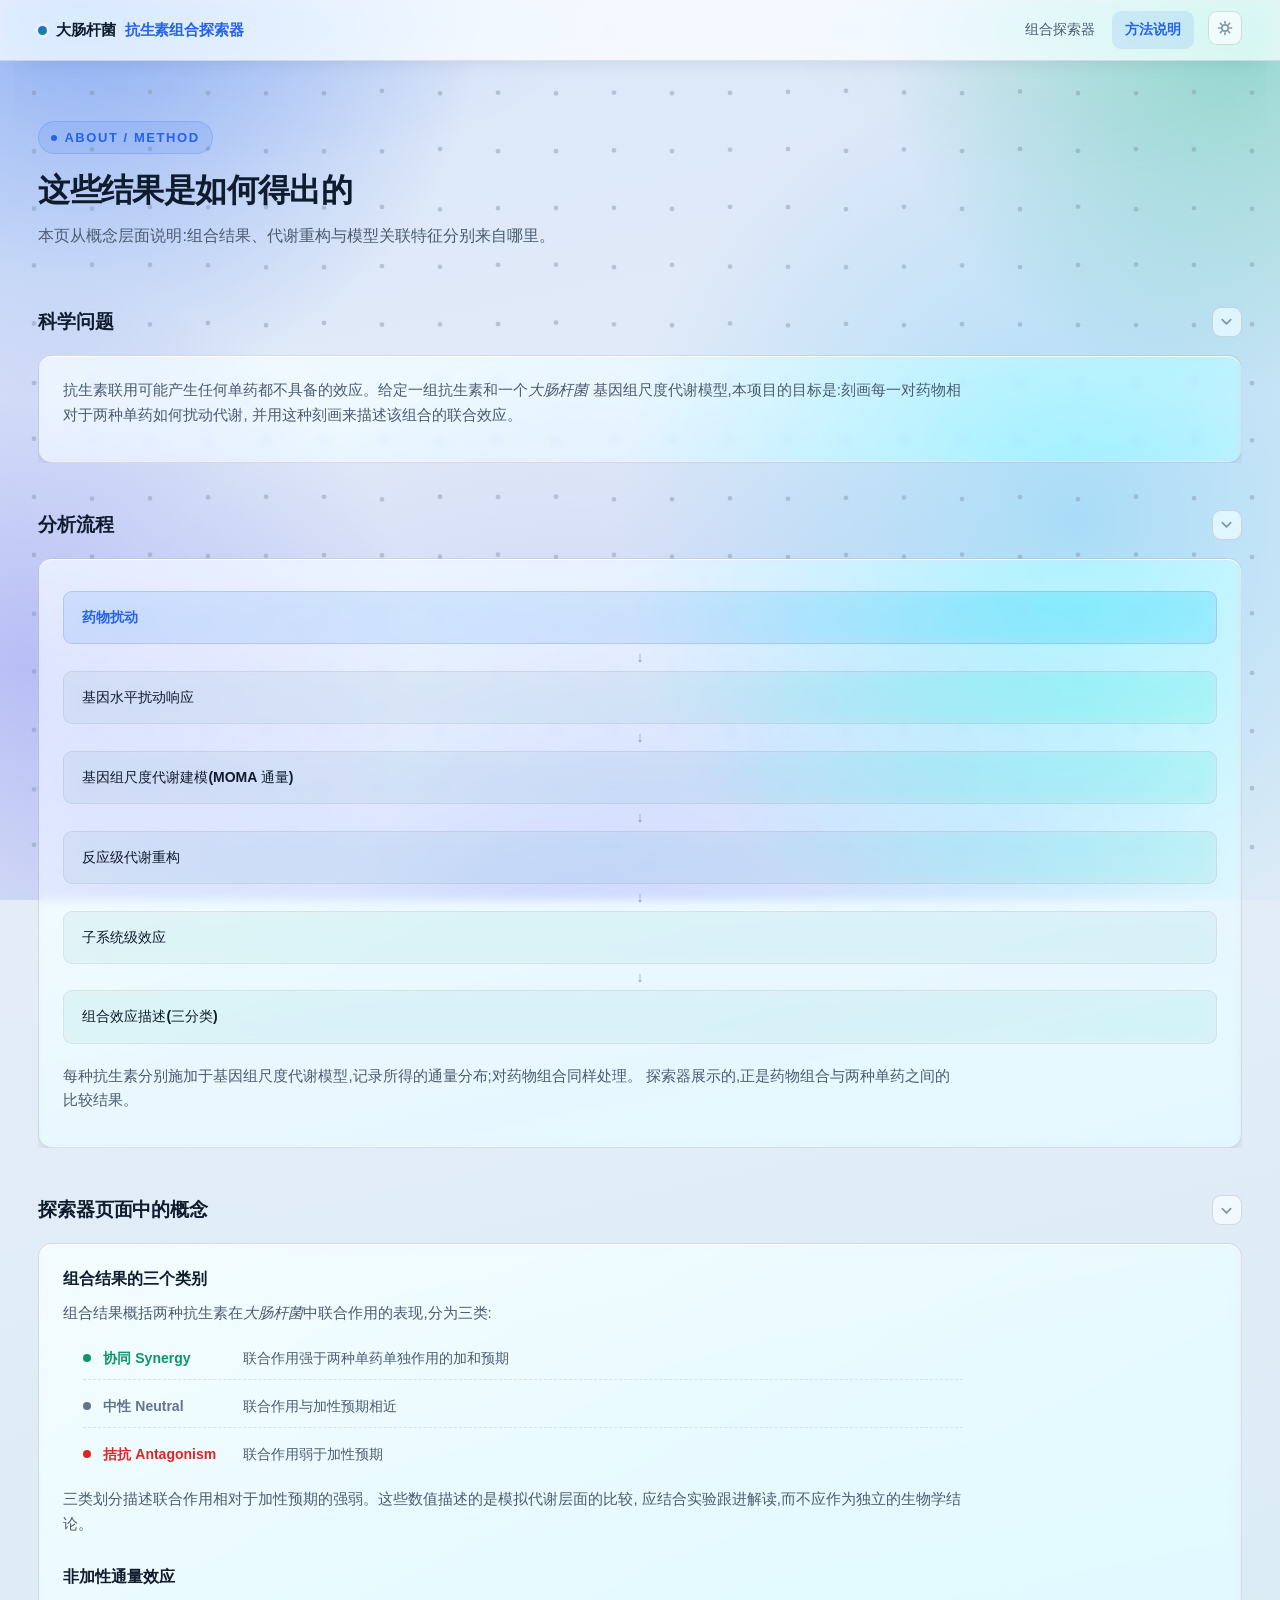
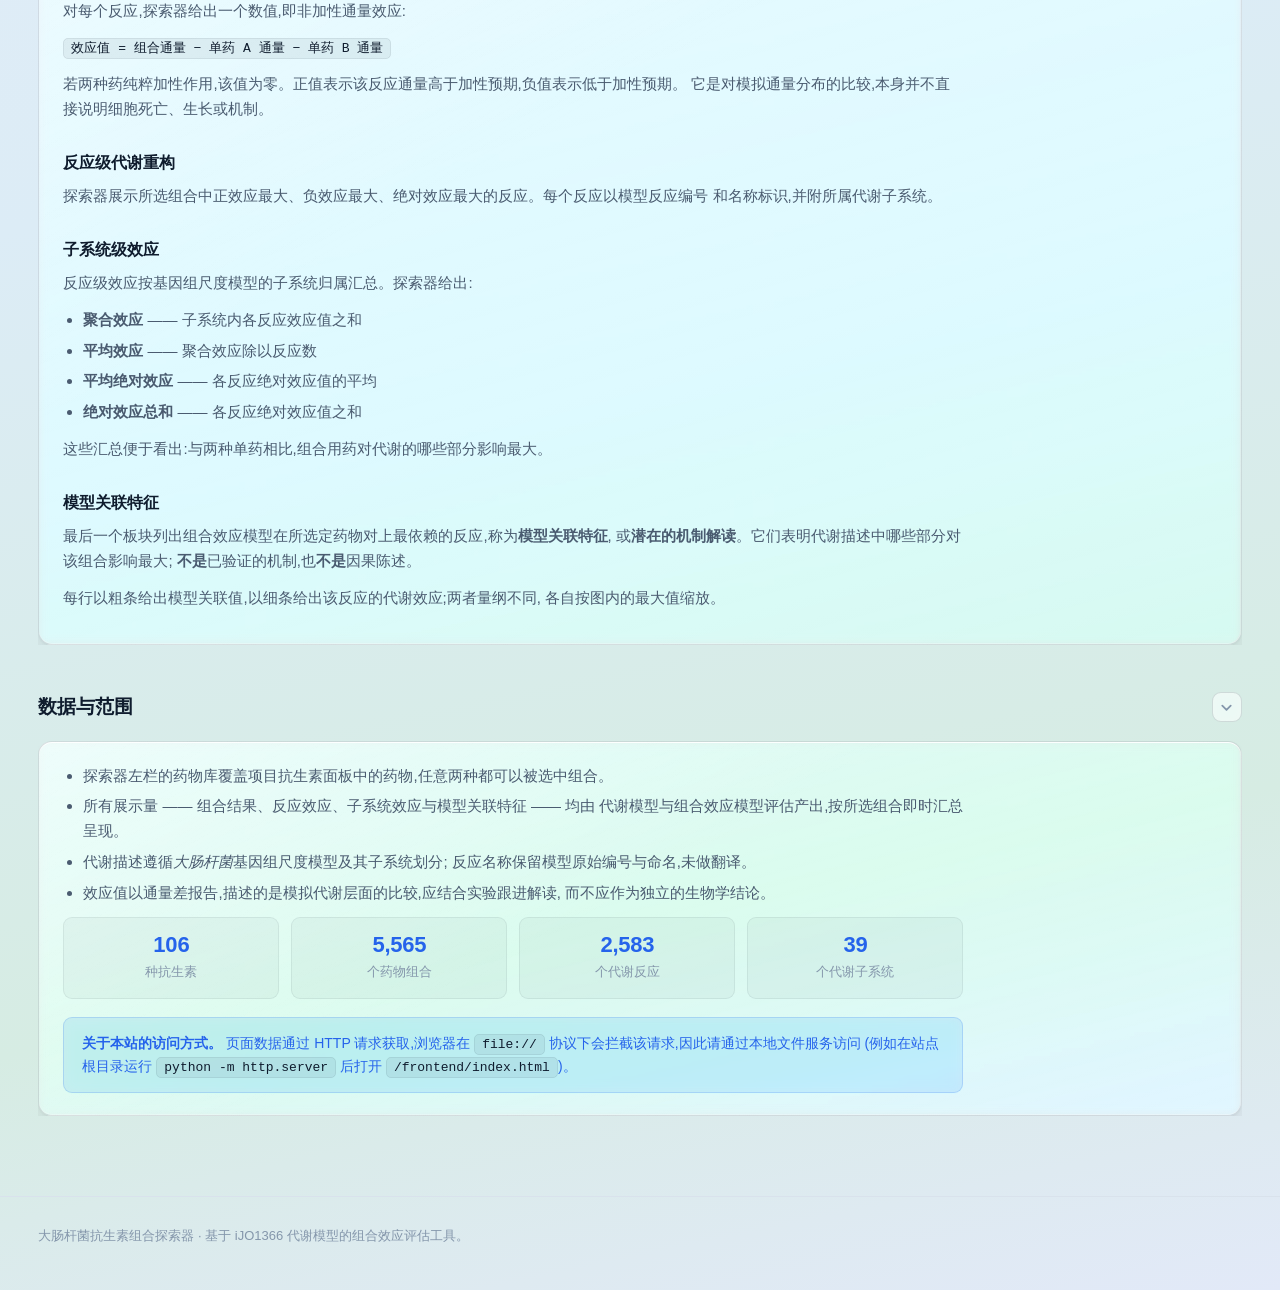
==== commit 812d9f5a: "Round 49: shard the three large tables (58.7MB -> 11.1MB); per-query fetch ~28KB - reaction_effects/" ====
--- a/about.html
+++ b/about.html
@@ -4,10 +4,10 @@
 <meta charset="utf-8">
 <meta name="viewport" content="width=device-width, initial-scale=1">
 <title>方法说明 — 大肠杆菌抗生素组合探索器</title>
-<link rel="stylesheet" href="css/style.css?v=54">
-<script src="js/theme.js?v=54"></script>
-<script src="js/grid.js?v=54" defer></script>
-<script src="js/collapse.js?v=54" defer></script>
+<link rel="stylesheet" href="css/style.css?v=55">
+<script src="js/theme.js?v=55"></script>
+<script src="js/grid.js?v=55" defer></script>
+<script src="js/collapse.js?v=55" defer></script>
 </head>
 <body>
 
@@ -152,7 +152,7 @@
   </div>
 </footer>
 
-<script src="js/data.js?v=54"></script>
+<script src="js/data.js?v=55"></script>
 <script>
 // keep the nav badge / manifest info available if needed later, without adding UI clutter
 document.addEventListener('DOMContentLoaded', () => {});
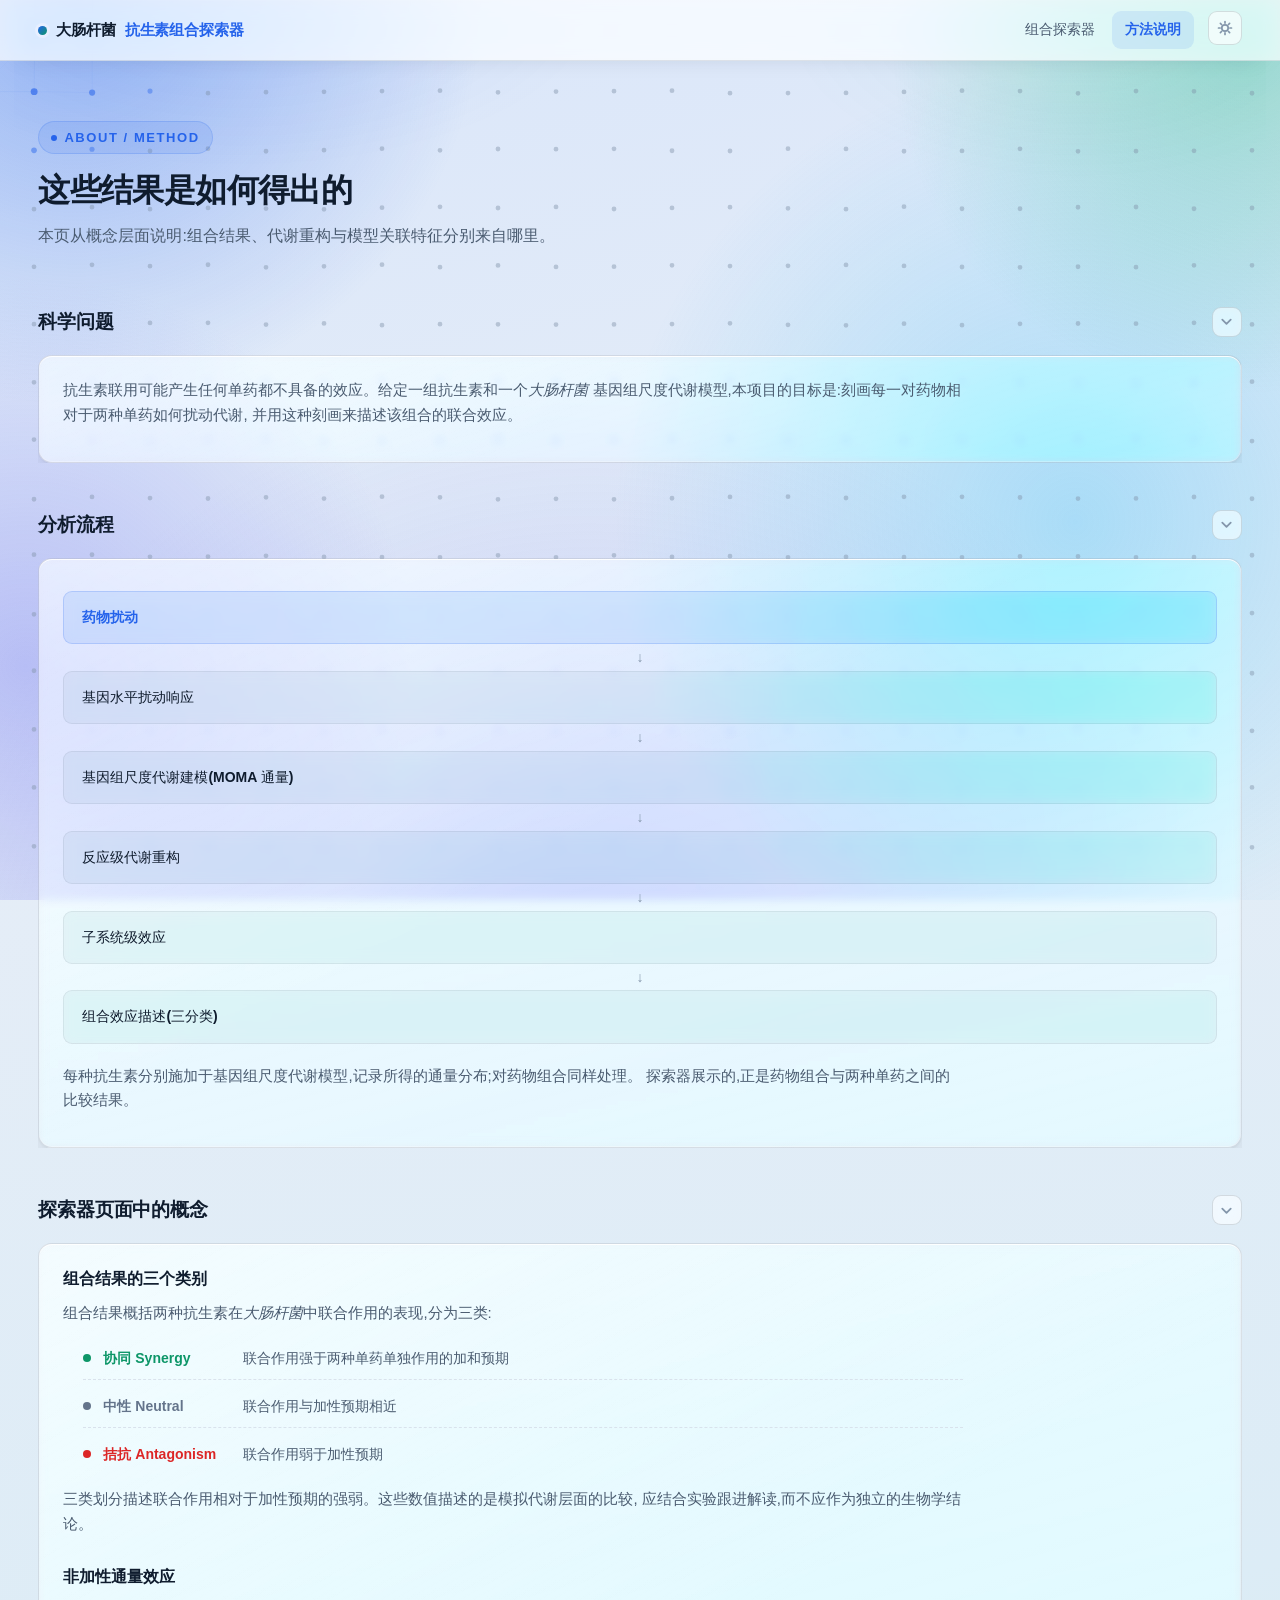
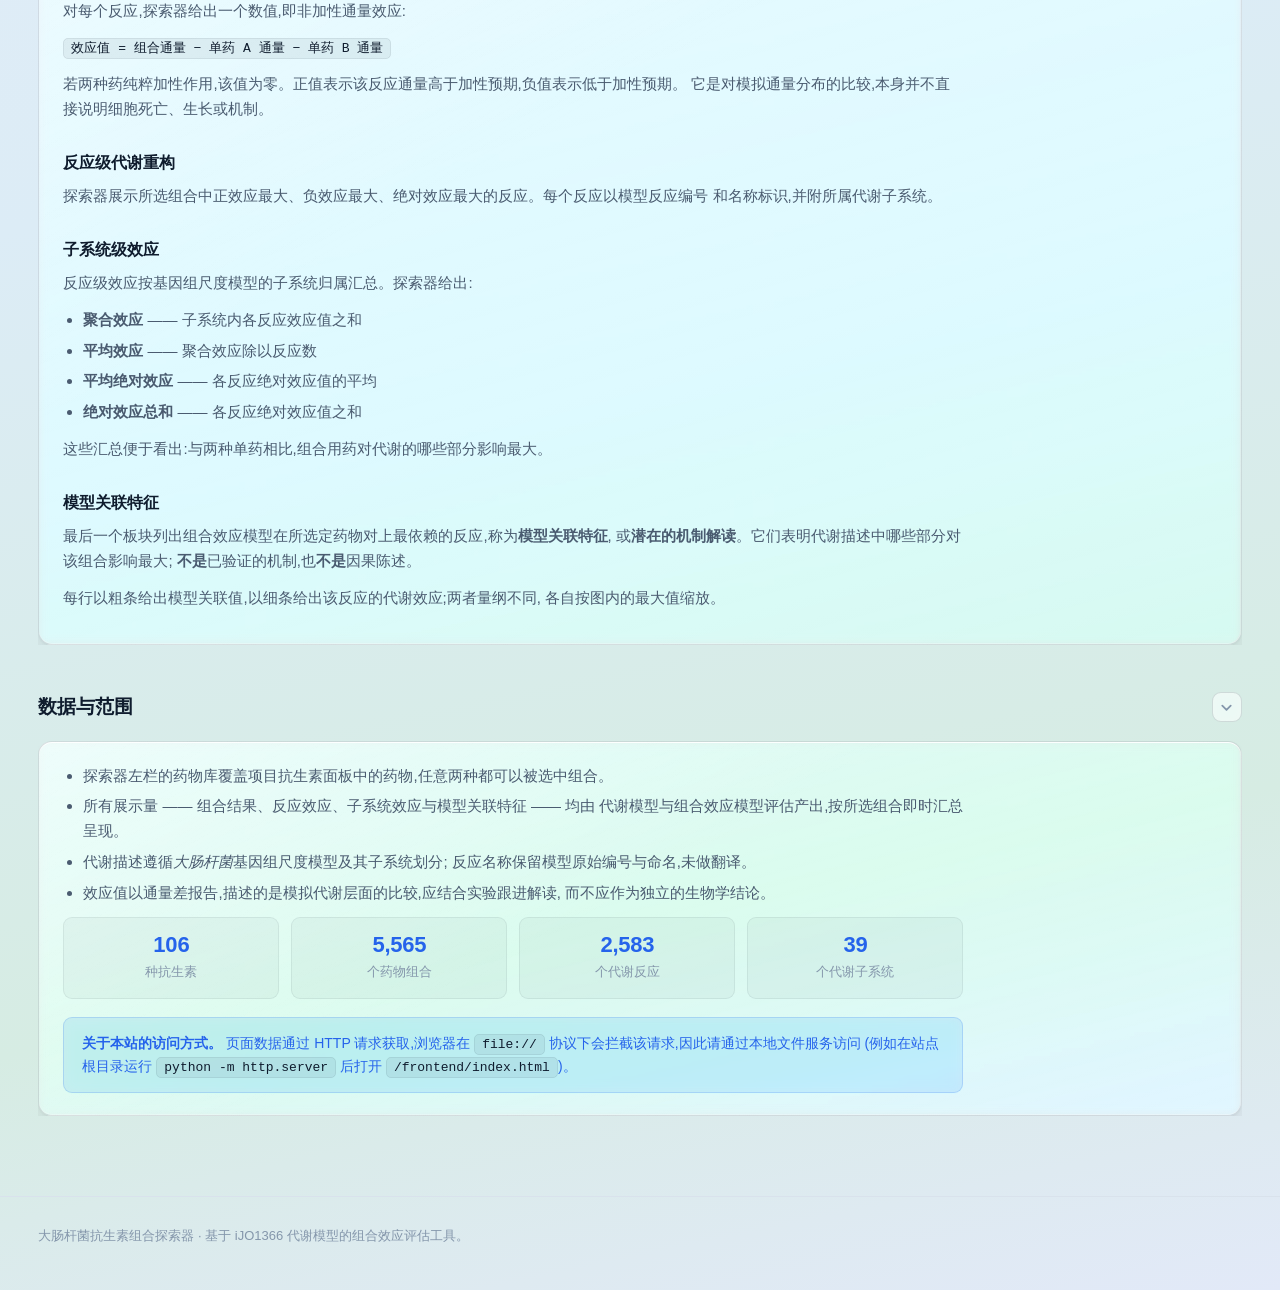
==== commit c5c8c5f8: "Round 49 fix: derive DATA_BASE from the page location (subpath-safe) The repo copy's DATA_BASE had b" ====
--- a/about.html
+++ b/about.html
@@ -4,10 +4,10 @@
 <meta charset="utf-8">
 <meta name="viewport" content="width=device-width, initial-scale=1">
 <title>方法说明 — 大肠杆菌抗生素组合探索器</title>
-<link rel="stylesheet" href="css/style.css?v=55">
-<script src="js/theme.js?v=55"></script>
-<script src="js/grid.js?v=55" defer></script>
-<script src="js/collapse.js?v=55" defer></script>
+<link rel="stylesheet" href="css/style.css?v=56">
+<script src="js/theme.js?v=56"></script>
+<script src="js/grid.js?v=56" defer></script>
+<script src="js/collapse.js?v=56" defer></script>
 </head>
 <body>
 
@@ -152,7 +152,7 @@
   </div>
 </footer>
 
-<script src="js/data.js?v=55"></script>
+<script src="js/data.js?v=56"></script>
 <script>
 // keep the nav badge / manifest info available if needed later, without adding UI clutter
 document.addEventListener('DOMContentLoaded', () => {});
